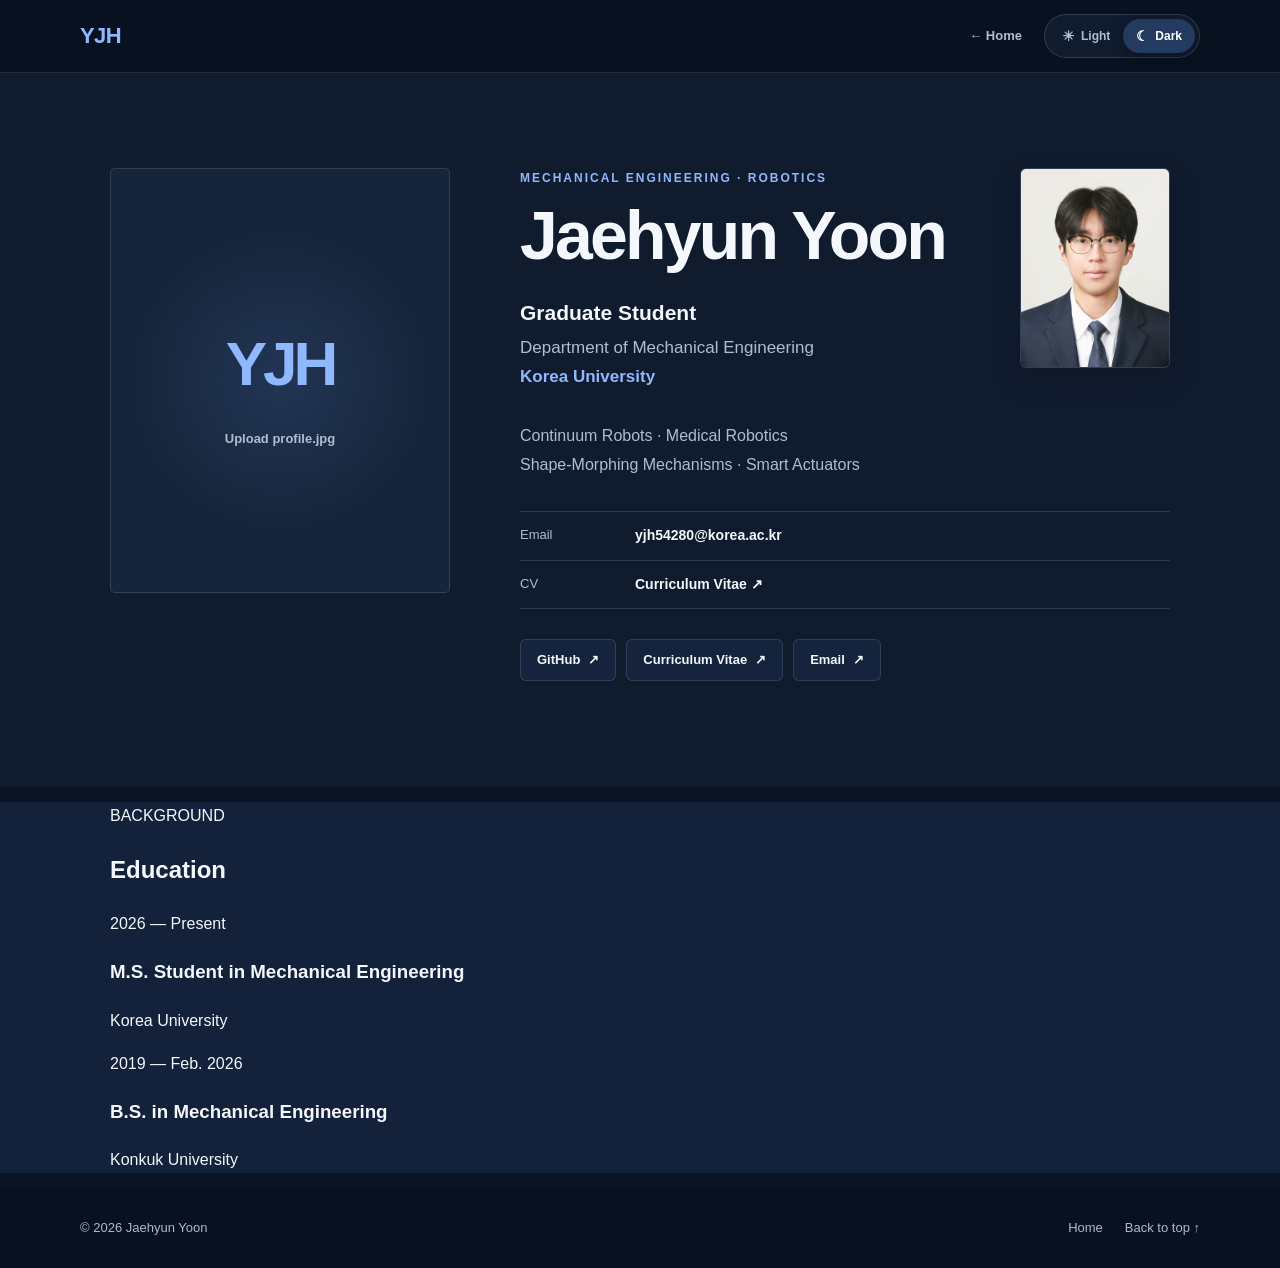
==== about.html @ 198d4dcc "Update about.html" ====
<!DOCTYPE html>
<html lang="en" data-theme="dark">
<head>
  <meta charset="UTF-8">

  <meta
    name="viewport"
    content="width=device-width, initial-scale=1.0"
  >

  <title>About Me | Jaehyun Yoon</title>

  <meta
    name="description"
    content="Jaehyun Yoon, a graduate student in Mechanical Engineering at Korea University."
  >

  <!-- Apply saved Light / Dark theme before rendering -->
  <script>
    (function () {
      const savedTheme = localStorage.getItem("theme");

      if (savedTheme === "light" || savedTheme === "dark") {
        document.documentElement.setAttribute(
          "data-theme",
          savedTheme
        );
      }
    })();
  </script>

  <link rel="stylesheet" href="style.css">
  <link rel="stylesheet" href="about.css">
</head>

<body id="top" class="about-page">

  <!-- Header -->
  <header class="site-header">
    <div class="container header-inner">

      <a
        class="logo"
        href="index.html"
        aria-label="Go to homepage"
      >
        YJH
      </a>

      <div class="header-actions">

        <a
          class="home-link"
          href="index.html"
        >
          ← Home
        </a>

        <!-- Theme switch -->
        <div
          class="theme-switch"
          role="group"
          aria-label="Select color theme"
        >

          <button
            class="theme-option"
            type="button"
            data-theme-value="light"
            aria-pressed="false"
          >
            <span
              class="theme-icon"
              aria-hidden="true"
            >
              ☀
            </span>

            <span>
              Light
            </span>
          </button>

          <button
            class="theme-option"
            type="button"
            data-theme-value="dark"
            aria-pressed="true"
          >
            <span
              class="theme-icon"
              aria-hidden="true"
            >
              ☾
            </span>

            <span>
              Dark
            </span>
          </button>

        </div>

      </div>

    </div>
  </header>


  <main class="profile-main">

    <!-- Profile Overview -->
    <section class="profile-overview">

      <div class="profile-container profile-overview-grid">

        <!-- Large Personal Photo -->
        <div class="profile-photo-column">

          <div class="profile-photo-frame">

            <img
              class="profile-photo"
              src="profile.jpg"
              alt="Jaehyun Yoon at a football stadium"
              onerror="
                this.style.display='none';
                this.nextElementSibling.style.display='flex';
              "
            >

            <div class="profile-photo-placeholder">

              <span class="placeholder-initials">
                YJH
              </span>

              <span class="placeholder-message">
                Upload profile.jpg
              </span>

            </div>

          </div>

        </div>


        <!-- Profile Information -->
        <div class="profile-information">

          <!-- Name and ID photo -->
          <div class="profile-header-block">

            <div class="profile-header-text">

              <p class="profile-eyebrow">
                MECHANICAL ENGINEERING · ROBOTICS
              </p>

              <h1>
                Jaehyun Yoon
              </h1>

              <p class="profile-position">
                Graduate Student
              </p>

              <p class="profile-affiliation">
                Department of Mechanical Engineering<br>
                <strong>Korea University</strong>
              </p>

            </div>


            <!-- Small ID Photo -->
            <div class="id-photo-column">

              <div class="id-photo-frame">

                <img
                  class="id-photo"
                  src="id-photo.jpg"
                  alt="ID photo of Jaehyun Yoon"
                  onerror="
                    this.style.display='none';
                    this.nextElementSibling.style.display='flex';
                  "
                >

                <div class="id-photo-placeholder">

                  <span class="id-placeholder-title">
                    ID PHOTO
                  </span>

                  <span class="id-placeholder-message">
                    Upload<br>
                    id-photo.jpg
                  </span>

                </div>

              </div>

            </div>

          </div>


          <!-- Research Interests -->
          <p class="profile-research">
            Continuum Robots · Medical Robotics<br>
            Shape-Morphing Mechanisms · Smart Actuators
          </p>


          <!-- Contact and CV Information -->
          <div class="profile-contact-information">

            <div class="contact-information-row">

              <span>
                Email
              </span>

              <a href="mailto:yjh54280@korea.ac.kr">
                yjh54280@korea.ac.kr
              </a>

            </div>


            <div class="contact-information-row">

              <span>
                CV
              </span>

              <a
                href="cv.pdf"
                target="_blank"
                rel="noopener noreferrer"
              >
                Curriculum Vitae ↗
              </a>

            </div>

          </div>


          <!-- External Links -->
          <div class="profile-links">

            <a
              href="https://github.com/jaehyun-54"
              target="_blank"
              rel="noopener noreferrer"
            >
              GitHub
              <span aria-hidden="true">↗</span>
            </a>

            <a
              href="cv.pdf"
              target="_blank"
              rel="noopener noreferrer"
            >
              Curriculum Vitae
              <span aria-hidden="true">↗</span>
            </a>

            <a href="mailto:yjh54280@korea.ac.kr">
              Email
              <span aria-hidden="true">↗</span>
            </a>

          </div>

        </div>

      </div>

    </section>


    <!-- Education -->
    <section class="education-section">

      <div class="profile-container education-grid">

        <div class="education-heading">

          <p>
            BACKGROUND
          </p>

          <h2>
            Education
          </h2>

        </div>


        <div class="education-list">

          <!-- Korea University -->
          <article class="education-item">

            <div class="education-date">
              2026 — Present
            </div>

            <div class="education-details">

              <h3>
                M.S. Student in Mechanical Engineering
              </h3>

              <p>
                Korea University
              </p>

            </div>

          </article>


          <!-- Konkuk University -->
          <article class="education-item">

            <div class="education-date">
              2019 — Feb. 2026
            </div>

            <div class="education-details">

              <h3>
                B.S. in Mechanical Engineering
              </h3>

              <p>
                Konkuk University
              </p>

            </div>

          </article>

        </div>

      </div>

    </section>

  </main>


  <!-- Footer -->
  <footer>

    <div class="container footer-inner">

      <p>
        © 2026 Jaehyun Yoon
      </p>

      <div class="footer-navigation">

        <a href="index.html">
          Home
        </a>

        <a href="#top">
          Back to top ↑
        </a>

      </div>

    </div>

  </footer>


  <!-- Theme Switching Script -->
  <script>
    const rootElement = document.documentElement;

    const themeButtons = document.querySelectorAll(
      ".theme-option"
    );

    function applyTheme(theme) {
      if (theme !== "light" && theme !== "dark") {
        return;
      }

      rootElement.setAttribute(
        "data-theme",
        theme
      );

      localStorage.setItem(
        "theme",
        theme
      );

      themeButtons.forEach((button) => {
        const isSelected =
          button.dataset.themeValue === theme;

        button.setAttribute(
          "aria-pressed",
          String(isSelected)
        );
      });
    }

    themeButtons.forEach((button) => {
      button.addEventListener("click", () => {
        applyTheme(
          button.dataset.themeValue
        );
      });
    });

    applyTheme(
      rootElement.getAttribute("data-theme") || "dark"
    );
  </script>

</body>
</html>
---- style.css ----
/* =========================================
   Light Theme
========================================= */

:root[data-theme="light"] {
  color-scheme: light;

  --background: #f7f8fa;
  --surface: #ffffff;
  --surface-alt: #edf1f6;
  --surface-strong: #e3eaf3;

  --text: #15171a;
  --muted: #626a76;

  --primary: #1a55ad;
  --primary-light: #2d6fc7;
  --primary-dark: #103873;

  --line: #dfe4eb;

  --header-background: rgba(255, 255, 255, 0.94);
  --header-border: rgba(223, 228, 235, 0.92);

  --hero-background:
    radial-gradient(
      circle at 85% 18%,
      rgba(54, 111, 198, 0.19),
      transparent 34%
    ),
    linear-gradient(
      135deg,
      #f3f7fd 0%,
      #e4edf9 55%,
      #cedff5 100%
    );

  --hero-text: #13213a;
  --hero-description: #3e506a;
  --hero-eyebrow: #1a55ad;

  --focus-background: rgba(255, 255, 255, 0.65);
  --focus-border: rgba(31, 74, 132, 0.18);
  --focus-shadow: 0 30px 70px rgba(38, 72, 120, 0.13);
  --focus-divider: rgba(31, 74, 132, 0.16);
  --focus-number: #1a55ad;

  --orbit-color: rgba(39, 94, 172, 0.2);
  --dot-color: #2d6fc7;

  --primary-button-background: #173f78;
  --primary-button-text: #ffffff;

  --secondary-button-background: rgba(255, 255, 255, 0.35);
  --secondary-button-text: #17304f;
  --secondary-button-border: rgba(23, 63, 120, 0.3);

  --card-background: #ffffff;
  --card-shadow: 0 12px 35px rgba(20, 32, 50, 0.06);
  --card-shadow-hover: 0 20px 45px rgba(20, 32, 50, 0.12);

  --tag-background: #f4f6f9;
  --tag-border: #ccd4df;
  --tag-text: #4f5865;

  --contact-background:
    radial-gradient(
      circle at 84% 20%,
      rgba(58, 118, 208, 0.2),
      transparent 35%
    ),
    linear-gradient(
      135deg,
      #edf4fd,
      #d3e3f7
    );

  --contact-text: #12213a;
  --contact-muted: #40536e;

  --contact-primary-background: #173f78;
  --contact-primary-text: #ffffff;

  --contact-secondary-border: rgba(23, 63, 120, 0.3);
  --contact-secondary-text: #17304f;

  --footer-background: #dce7f5;
  --footer-text: #52637a;

  --switch-background: #edf1f6;
  --switch-border: #d9e0e9;
  --switch-text: #667183;

  --switch-active-background: #ffffff;
  --switch-active-text: #173f78;
  --switch-active-shadow: 0 3px 10px rgba(21, 44, 76, 0.12);
}


/* =========================================
   Dark Theme
========================================= */

:root[data-theme="dark"] {
  color-scheme: dark;

  --background: #0b1424;
  --surface: #101b2e;
  --surface-alt: #13223a;
  --surface-strong: #172a46;

  --text: #f4f7fb;
  --muted: #afbdd0;

  --primary: #8fb8ff;
  --primary-light: #8fb8ff;
  --primary-dark: #6799e9;

  --line: rgba(182, 204, 235, 0.16);

  --header-background: rgba(9, 17, 31, 0.94);
  --header-border: rgba(176, 200, 232, 0.14);

  --hero-background:
    radial-gradient(
      circle at 85% 18%,
      rgba(82, 137, 244, 0.42),
      transparent 34%
    ),
    linear-gradient(
      135deg,
      #101d35 0%,
      #172b4d 55%,
      #123f7a 100%
    );

  --hero-text: #ffffff;
  --hero-description: #d5dfed;
  --hero-eyebrow: #79aaff;

  --focus-background: rgba(255, 255, 255, 0.08);
  --focus-border: rgba(255, 255, 255, 0.2);
  --focus-shadow: 0 30px 70px rgba(0, 0, 0, 0.2);
  --focus-divider: rgba(255, 255, 255, 0.15);
  --focus-number: #83aff7;

  --orbit-color: rgba(143, 184, 255, 0.28);
  --dot-color: #8fb8ff;

  --primary-button-background: #ffffff;
  --primary-button-text: #10213d;

  --secondary-button-background: rgba(255, 255, 255, 0.06);
  --secondary-button-text: #ffffff;
  --secondary-button-border: rgba(255, 255, 255, 0.35);

  --card-background: #15243c;
  --card-shadow: 0 12px 35px rgba(0, 0, 0, 0.18);
  --card-shadow-hover: 0 20px 45px rgba(0, 0, 0, 0.3);

  --tag-background: #1b2d49;
  --tag-border: rgba(174, 201, 238, 0.2);
  --tag-text: #c1d0e4;

  --contact-background:
    radial-gradient(
      circle at 84% 20%,
      rgba(80, 140, 255, 0.4),
      transparent 35%
    ),
    linear-gradient(
      135deg,
      #101d35,
      #143f78
    );

  --contact-text: #ffffff;
  --contact-muted: #d4deed;

  --contact-primary-background: #ffffff;
  --contact-primary-text: #10213d;

  --contact-secondary-border: rgba(255, 255, 255, 0.38);
  --contact-secondary-text: #ffffff;

  --footer-background: #08111f;
  --footer-text: #aeb9c9;

  --switch-background: #101b2e;
  --switch-border: rgba(176, 200, 232, 0.18);
  --switch-text: #aebbd0;

  --switch-active-background: #233b5e;
  --switch-active-text: #ffffff;
  --switch-active-shadow: 0 3px 12px rgba(0, 0, 0, 0.3);
}


/* =========================================
   Shared Variables
========================================= */

:root {
  --max-width: 1120px;
}


/* =========================================
   Basic Settings
========================================= */

* {
  box-sizing: border-box;
}

html {
  scroll-behavior: smooth;
}

body {
  margin: 0;

  color: var(--text);
  background: var(--background);

  font-family:
    Arial,
    "Noto Sans KR",
    sans-serif;

  line-height: 1.7;

  transition:
    color 0.25s ease,
    background-color 0.25s ease;
}

a {
  color: inherit;
}

button {
  font: inherit;
}

img {
  display: block;

  width: 100%;
  max-width: 100%;
}

section {
  scroll-margin-top: 72px;
}

.container {
  width: min(var(--max-width), calc(100% - 48px));
  margin: 0 auto;
}


/* =========================================
   Header
========================================= */

.site-header {
  position: sticky;
  top: 0;
  z-index: 1000;

  border-bottom: 1px solid var(--header-border);

  background: var(--header-background);

  backdrop-filter: blur(12px);

  transition:
    border-color 0.25s ease,
    background-color 0.25s ease;
}

.header-inner {
  min-height: 72px;

  display: flex;
  align-items: center;
  justify-content: space-between;

  gap: 24px;
}

.logo {
  color: var(--primary);

  font-size: 22px;
  font-weight: 800;
  letter-spacing: -0.6px;

  text-decoration: none;
}

.header-actions {
  display: flex;
  align-items: center;
  gap: 22px;
}

.home-link {
  color: var(--muted);

  font-size: 13px;
  font-weight: 700;

  text-decoration: none;

  transition: color 0.2s ease;
}

.home-link:hover {
  color: var(--primary);
}


/* =========================================
   Theme Switch
========================================= */

.theme-switch {
  display: inline-flex;

  padding: 4px;

  border: 1px solid var(--switch-border);
  border-radius: 999px;

  background: var(--switch-background);

  transition:
    border-color 0.25s ease,
    background-color 0.25s ease;
}

.theme-option {
  min-height: 34px;

  display: inline-flex;

  padding: 0 13px;

  align-items: center;
  justify-content: center;

  gap: 6px;

  border: 0;
  border-radius: 999px;

  color: var(--switch-text);
  background: transparent;

  font-size: 12px;
  font-weight: 700;

  cursor: pointer;

  transition:
    color 0.2s ease,
    background-color 0.2s ease,
    box-shadow 0.2s ease,
    transform 0.2s ease;
}

.theme-option:hover {
  transform: translateY(-1px);
}

.theme-option:focus-visible {
  outline: 2px solid var(--primary);
  outline-offset: 2px;
}

.theme-icon {
  font-size: 14px;
  line-height: 1;
}

:root[data-theme="light"]
.theme-option[data-theme-value="light"],
:root[data-theme="dark"]
.theme-option[data-theme-value="dark"] {
  color: var(--switch-active-text);
  background: var(--switch-active-background);
  box-shadow: var(--switch-active-shadow);
}


/* =========================================
   Shared Text
========================================= */

.eyebrow,
.section-label,
.project-category,
.news-category,
.focus-label {
  margin: 0 0 13px;

  color: var(--primary);

  font-size: 12px;
  font-weight: 800;
  letter-spacing: 2px;
}


/* =========================================
   Hero
========================================= */

.hero {
  min-height: calc(100vh - 72px);

  display: flex;
  align-items: center;

  color: var(--hero-text);
  background: var(--hero-background);

  transition:
    color 0.25s ease,
    background 0.25s ease;
}

.hero-grid {
  display: grid;
  grid-template-columns: 1.1fr 0.9fr;

  align-items: center;
  gap: 80px;

  padding-top: 95px;
  padding-bottom: 105px;
}

.hero .eyebrow {
  color: var(--hero-eyebrow);
}

.hero h1 {
  margin: 0;

  color: var(--hero-text);

  font-size: clamp(58px, 7vw, 92px);
  line-height: 1.07;
  letter-spacing: -4px;
}

.hero h1 span {
  color: var(--primary-light);
}

.hero-description {
  max-width: 690px;

  margin: 30px 0 0;

  color: var(--hero-description);

  font-size: 18px;
}

.hero-description-secondary {
  margin-top: 8px;
}

.hero-buttons {
  display: flex;
  flex-wrap: wrap;
  gap: 14px;

  margin-top: 38px;
}


/* =========================================
   Hero Focus Panel
========================================= */

.hero-visual {
  position: relative;

  min-height: 440px;

  display: flex;
  align-items: center;
  justify-content: center;
}

.focus-panel {
  position: relative;
  z-index: 3;

  width: min(390px, 100%);

  padding: 36px;

  border: 1px solid var(--focus-border);
  border-radius: 18px;

  color: var(--hero-text);
  background: var(--focus-background);

  box-shadow: var(--focus-shadow);

  backdrop-filter: blur(13px);

  transition:
    color 0.25s ease,
    border-color 0.25s ease,
    background-color 0.25s ease,
    box-shadow 0.25s ease;
}

.focus-label {
  margin-bottom: 26px;

  color: var(--primary-light);
}

.focus-item {
  display: grid;
  grid-template-columns: 36px 1fr;

  align-items: center;
  gap: 15px;

  padding: 16px 0;

  border-bottom: 1px solid var(--focus-divider);
}

.focus-item:last-child {
  border-bottom: 0;
}

.focus-item span {
  color: var(--focus-number);

  font-size: 12px;
  font-weight: 800;
}

.focus-item strong {
  font-size: 18px;
}

.visual-orbit {
  position: absolute;

  border: 1px solid var(--orbit-color);
  border-radius: 50%;
}

.orbit-one {
  width: 430px;
  height: 430px;
}

.orbit-two {
  width: 310px;
  height: 310px;
}

.visual-dot {
  position: absolute;

  width: 10px;
  height: 10px;

  border-radius: 50%;

  background: var(--dot-color);

  box-shadow: 0 0 25px var(--dot-color);
}

.dot-one {
  top: 45px;
  right: 70px;
}

.dot-two {
  bottom: 70px;
  left: 45px;
}


/* =========================================
   Buttons
========================================= */

.button {
  min-height: 50px;

  display: inline-flex;

  padding: 0 24px;

  align-items: center;
  justify-content: center;

  border-radius: 7px;

  font-size: 14px;
  font-weight: 700;

  text-decoration: none;

  transition:
    transform 0.2s ease,
    color 0.25s ease,
    border-color 0.25s ease,
    background-color 0.25s ease;
}

.button:hover {
  transform: translateY(-2px);
}

.button.primary {
  color: var(--primary-button-text);
  background: var(--primary-button-background);
}

.button.secondary {
  border: 1px solid var(--secondary-button-border);

  color: var(--secondary-button-text);
  background: var(--secondary-button-background);
}


/* =========================================
   Shared Sections
========================================= */

.section {
  padding: 110px 0;

  color: var(--text);

  transition:
    color 0.25s ease,
    background-color 0.25s ease;
}

.section-heading {
  display: grid;
  grid-template-columns: 1fr 0.8fr;

  align-items: end;
  gap: 80px;

  margin-bottom: 52px;
}

.section-heading h2 {
  margin: 0;

  font-size: clamp(38px, 5vw, 58px);
  line-height: 1.15;
  letter-spacing: -2px;
}

.section-heading > p {
  max-width: 520px;
  margin: 0;

  color: var(--muted);

  font-size: 17px;
}


/* =========================================
   About Preview
========================================= */

.about-preview-section {
  background: var(--surface);
}

.about-preview-grid {
  display: grid;
  grid-template-columns: 0.95fr 1.05fr;

  gap: 90px;
}

.about-preview-grid h2 {
  margin: 0;

  font-size: clamp(36px, 5vw, 57px);
  line-height: 1.17;
  letter-spacing: -2px;
}

.about-preview-content {
  color: var(--muted);

  font-size: 17px;
}

.about-preview-content p:first-child {
  margin-top: 0;
}

.profile-link {
  width: 100%;

  display: flex;

  margin-top: 35px;
  padding: 20px 0;

  align-items: center;
  justify-content: space-between;

  border-top: 1px solid var(--line);
  border-bottom: 1px solid var(--line);

  color: var(--text);

  font-size: 16px;
  font-weight: 800;

  text-decoration: none;

  transition:
    color 0.2s ease,
    padding 0.2s ease,
    border-color 0.25s ease;
}

.profile-link:hover {
  padding-right: 10px;

  color: var(--primary);
}

.profile-link-arrow {
  font-size: 24px;

  transition: transform 0.2s ease;
}

.profile-link:hover .profile-link-arrow {
  transform: translateX(5px);
}


/* =========================================
   Projects
========================================= */

.projects-section {
  background: var(--surface-alt);
}

.project-grid {
  display: grid;
  grid-template-columns: repeat(2, 1fr);

  gap: 48px 24px;
}

.project-card {
  overflow: hidden;

  border: 1px solid var(--line);
  border-radius: 14px;

  background: var(--card-background);

  box-shadow: var(--card-shadow);

  transition:
    transform 0.25s ease,
    border-color 0.25s ease,
    background-color 0.25s ease,
    box-shadow 0.25s ease;
}

.project-card:hover {
  transform: translateY(-6px);

  box-shadow: var(--card-shadow-hover);
}

.project-image {
  width: 100%;
  aspect-ratio: 16 / 9;

  display: flex;
  align-items: center;
  justify-content: center;

  overflow: hidden;
}

.project-image img {
  width: 100%;
  height: 100%;

  object-fit: cover;
}

.project-image-blue {
  background:
    radial-gradient(
      circle at 75% 25%,
      rgba(143, 184, 255, 0.55),
      transparent 35%
    ),
    linear-gradient(
      145deg,
      #142847,
      #2860a5
    );
}

.project-image-light {
  background:
    linear-gradient(
      145deg,
      #e7ecf2,
      #b2bdca
    );
}

.project-image-dark {
  background:
    radial-gradient(
      circle at 70% 30%,
      rgba(100, 150, 230, 0.35),
      transparent 35%
    ),
    linear-gradient(
      145deg,
      #101826,
      #263d60
    );
}

.project-image-gradient {
  background:
    radial-gradient(
      circle at 30% 30%,
      rgba(143, 184, 255, 0.5),
      transparent 32%
    ),
    linear-gradient(
      145deg,
      #1a3257,
      #386fae
    );
}

.project-placeholder {
  padding: 30px;

  text-align: center;
}

.project-placeholder span {
  display: block;

  margin-bottom: 10px;

  color: rgba(255, 255, 255, 0.68);

  font-size: 11px;
  font-weight: 800;
  letter-spacing: 2px;
}

.project-placeholder strong {
  display: block;

  color: white;

  font-size: 25px;
}

.project-placeholder-dark span {
  color: #667386;
}

.project-placeholder-dark strong {
  color: #172236;
}

.project-card-content {
  padding: 27px 29px 31px;
}

.project-card-content h3 {
  margin: 0 0 12px;

  font-size: 24px;
  line-height: 1.3;
}

.project-card-content > p:last-of-type {
  margin-bottom: 0;

  color: var(--muted);
}

.project-tags {
  display: flex;
  flex-wrap: wrap;
  gap: 8px;

  margin: 24px 0 0;
  padding: 0;

  list-style: none;
}

.project-tags li {
  padding: 6px 12px;

  border: 1px solid var(--tag-border);
  border-radius: 999px;

  color: var(--tag-text);
  background: var(--tag-background);

  font-size: 12px;
  font-weight: 700;
}


/* =========================================
   News
========================================= */

.news-section {
  background: var(--surface);
}

.news-list {
  border-top: 1px solid var(--line);
}

.news-item {
  display: grid;
  grid-template-columns: 180px 1fr;

  gap: 45px;

  padding: 40px 0;

  border-bottom: 1px solid var(--line);
}

.news-item time {
  color: var(--primary);

  font-size: 13px;
  font-weight: 800;
  letter-spacing: 0.5px;
}

.news-content h3 {
  margin: 0 0 8px;

  font-size: clamp(23px, 3vw, 30px);
  line-height: 1.3;
  letter-spacing: -0.7px;
}

.news-content p:last-child {
  max-width: 760px;

  margin: 0;

  color: var(--muted);
}


/* =========================================
   About Page Hero
========================================= */

.about-page-hero {
  padding: 145px 0 120px;

  color: var(--hero-text);
  background: var(--hero-background);

  transition:
    color 0.25s ease,
    background 0.25s ease;
}

.about-page-hero .eyebrow {
  color: var(--hero-eyebrow);
}

.about-page-hero h1 {
  margin: 0;

  color: var(--hero-text);

  font-size: clamp(65px, 10vw, 120px);
  line-height: 0.98;
  letter-spacing: -6px;
}

.about-page-lead {
  max-width: 820px;

  margin: 38px 0 0;

  color: var(--hero-description);

  font-size: clamp(19px, 2.4vw, 27px);
  line-height: 1.55;
}


/* =========================================
   About Page Profile
========================================= */

.profile-section {
  background: var(--surface);
}

.profile-grid {
  display: grid;
  grid-template-columns: 0.8fr 1.2fr;

  gap: 100px;
}

.profile-summary h2 {
  margin: 0;

  font-size: clamp(35px, 5vw, 55px);
  line-height: 1.15;
  letter-spacing: -2px;
}

.profile-meta {
  margin-top: 45px;

  border-top: 1px solid var(--line);
}

.profile-meta-item {
  display: grid;
  grid-template-columns: 110px 1fr;

  gap: 20px;

  padding: 16px 0;

  border-bottom: 1px solid var(--line);
}

.profile-meta-item span {
  color: var(--muted);

  font-size: 13px;
}

.profile-meta-item strong {
  font-size: 14px;
}

.profile-biography {
  color: var(--muted);

  font-size: 17px;
}

.profile-biography p:first-child {
  margin-top: 0;
}

.biography-introduction {
  color: var(--text) !important;

  font-size: 23px;
  font-weight: 700;
  line-height: 1.55;
}


/* =========================================
   Research Interests
========================================= */

.interests-section {
  background: var(--surface-alt);
}

.interest-grid {
  display: grid;
  grid-template-columns: repeat(2, 1fr);

  gap: 20px;
}

.interest-card {
  min-height: 280px;

  padding: 34px;

  border: 1px solid var(--line);
  border-radius: 14px;

  background: var(--card-background);

  box-shadow: var(--card-shadow);

  transition:
    transform 0.25s ease,
    border-color 0.25s ease,
    background-color 0.25s ease,
    box-shadow 0.25s ease;
}

.interest-card:hover {
  transform: translateY(-5px);

  box-shadow: var(--card-shadow-hover);
}

.interest-number {
  margin: 0 0 45px;

  color: var(--primary);

  font-size: 13px;
  font-weight: 800;
}

.interest-card h3 {
  margin: 0 0 14px;

  font-size: 24px;
}

.interest-card p:last-child {
  margin-bottom: 0;

  color: var(--muted);
}


/* =========================================
   Current Research
========================================= */

.current-research-section {
  background: var(--surface);
}

.current-research-grid {
  display: grid;
  grid-template-columns: 0.85fr 1.15fr;

  gap: 90px;
}

.current-research-grid h2 {
  margin: 0;

  font-size: clamp(38px, 5vw, 60px);
  line-height: 1.12;
  letter-spacing: -2px;
}

.current-research-lead {
  margin-top: 25px;

  color: var(--muted);

  font-size: 18px;
}

.current-research-details {
  border-top: 1px solid var(--line);
}

.research-detail-item {
  display: grid;
  grid-template-columns: 45px 1fr;

  gap: 25px;

  padding: 27px 0;

  border-bottom: 1px solid var(--line);
}

.research-detail-item > span {
  color: var(--primary);

  font-size: 13px;
  font-weight: 800;
}

.research-detail-item h3 {
  margin: 0 0 7px;

  font-size: 21px;
}

.research-detail-item p {
  margin: 0;

  color: var(--muted);
}


/* =========================================
   Education
========================================= */

.education-section {
  background: var(--surface-alt);
}

.education-title {
  margin: 0 0 50px;

  font-size: clamp(37px, 5vw, 57px);
  line-height: 1.15;
  letter-spacing: -2px;
}

.timeline {
  border-top: 1px solid var(--line);
}

.timeline-item {
  display: grid;
  grid-template-columns: 180px 1fr;

  gap: 50px;

  padding: 38px 0;

  border-bottom: 1px solid var(--line);
}

.timeline-date {
  color: var(--primary);

  font-size: 13px;
  font-weight: 800;
  letter-spacing: 1px;
}

.timeline-content h3 {
  margin: 0 0 4px;

  font-size: 23px;
}

.timeline-place {
  margin: 0 0 12px;

  color: var(--primary);

  font-weight: 700;
}

.timeline-content p:last-child {
  margin-bottom: 0;

  color: var(--muted);
}


/* =========================================
   Contact
========================================= */

.contact-section {
  padding: 125px 0;

  color: var(--contact-text);
  background: var(--contact-background);

  transition:
    color 0.25s ease,
    background 0.25s ease;
}

.contact-section .section-label {
  color: var(--primary);
}

.contact-inner h2 {
  max-width: 850px;

  margin: 0;

  font-size: clamp(48px, 7vw, 80px);
  line-height: 1.08;
  letter-spacing: -3px;
}

.contact-description {
  max-width: 670px;

  margin: 28px 0 0;

  color: var(--contact-muted);

  font-size: 18px;
}

.contact-links {
  display: flex;
  flex-wrap: wrap;
  gap: 15px;

  margin-top: 42px;
}

.contact-links a {
  min-height: 51px;

  display: inline-flex;

  padding: 0 23px;

  align-items: center;
  justify-content: center;

  border: 1px solid var(--contact-secondary-border);
  border-radius: 7px;

  color: var(--contact-secondary-text);
  background: transparent;

  font-weight: 700;

  text-decoration: none;

  transition:
    transform 0.2s ease,
    color 0.25s ease,
    border-color 0.25s ease,
    background-color 0.25s ease;
}

.contact-links a:first-child {
  border-color: var(--contact-primary-background);

  color: var(--contact-primary-text);
  background: var(--contact-primary-background);
}

.contact-links a:hover {
  transform: translateY(-2px);
}


/* =========================================
   Footer
========================================= */

footer {
  padding: 28px 0;

  color: var(--footer-text);
  background: var(--footer-background);

  transition:
    color 0.25s ease,
    background-color 0.25s ease;
}

.footer-inner {
  display: flex;

  justify-content: space-between;
  gap: 20px;
}

.footer-inner p {
  margin: 0;

  font-size: 13px;
}

.footer-inner a {
  color: var(--footer-text);

  font-size: 13px;

  text-decoration: none;
}

.footer-inner a:hover {
  color: var(--primary);
}


/* =========================================
   Tablet
========================================= */

@media (max-width: 920px) {
  .hero-grid {
    grid-template-columns: 1fr;

    gap: 35px;
  }

  .hero-visual {
    min-height: 370px;
  }

  .about-preview-grid,
  .profile-grid,
  .current-research-grid {
    grid-template-columns: 1fr;

    gap: 45px;
  }

  .section-heading {
    grid-template-columns: 1fr;

    gap: 20px;
  }
}


/* =========================================
   Mobile
========================================= */

@media (max-width: 700px) {
  .container {
    width: min(100% - 32px, var(--max-width));
  }

  section {
    scroll-margin-top: 65px;
  }

  .header-inner {
    min-height: 65px;
  }

  .header-actions {
    gap: 10px;
  }

  .home-link {
    display: none;
  }

  .theme-option {
    min-height: 31px;

    padding: 0 10px;

    font-size: 11px;
  }

  .theme-icon {
    font-size: 13px;
  }

  .hero {
    min-height: auto;
  }

  .hero-grid {
    padding-top: 80px;
    padding-bottom: 80px;
  }

  .hero h1 {
    letter-spacing: -2.8px;
  }

  .hero-description {
    font-size: 16px;
  }

  .hero-visual {
    min-height: 330px;
  }

  .focus-panel {
    padding: 27px;
  }

  .orbit-one {
    width: 310px;
    height: 310px;
  }

  .orbit-two {
    width: 230px;
    height: 230px;
  }

  .section {
    padding: 78px 0;
  }

  .project-grid,
  .interest-grid {
    grid-template-columns: 1fr;

    gap: 35px;
  }

  .news-item {
    grid-template-columns: 1fr;

    gap: 10px;

    padding: 34px 0;
  }

  .about-page-hero {
    padding: 100px 0 80px;
  }

  .about-page-hero h1 {
    letter-spacing: -3px;
  }

  .profile-meta-item {
    grid-template-columns: 90px 1fr;
  }

  .timeline-item {
    grid-template-columns: 1fr;

    gap: 10px;
  }

  .contact-section {
    padding: 90px 0;
  }

  .contact-inner h2 {
    letter-spacing: -2px;
  }

  .contact-links {
    align-items: flex-start;
    flex-direction: column;
  }

  .footer-inner {
    flex-direction: column;
  }
}
---- about.css ----
/* =========================================
   About Page Variables
========================================= */

:root[data-theme="light"] {
  --profile-background: #f7f8fa;
  --profile-surface: #ffffff;
  --profile-surface-alt: #edf1f6;

  --profile-text: #15171a;
  --profile-muted: #646c78;

  --profile-line: #dfe4eb;

  --profile-photo-background: #e7ebf0;

  --profile-link-background: #ffffff;
  --profile-link-hover: #edf3fb;

  --profile-bottom-background:
    linear-gradient(
      135deg,
      #eaf2fc,
      #cedff5
    );

  --profile-bottom-text: #12213a;
}


:root[data-theme="dark"] {
  --profile-background: #0b1424;
  --profile-surface: #101b2e;
  --profile-surface-alt: #13223a;

  --profile-text: #f4f7fb;
  --profile-muted: #afbdd0;

  --profile-line: rgba(182, 204, 235, 0.16);

  --profile-photo-background: #17253b;

  --profile-link-background: #15243c;
  --profile-link-hover: #1b2f4d;

  --profile-bottom-background:
    radial-gradient(
      circle at 85% 20%,
      rgba(80, 140, 255, 0.35),
      transparent 35%
    ),
    linear-gradient(
      135deg,
      #101d35,
      #143f78
    );

  --profile-bottom-text: #ffffff;
}


/* =========================================
   Basic About Page
========================================= */

.about-page {
  color: var(--profile-text);
  background: var(--profile-background);
}

.profile-main {
  min-height: 100vh;
}

.profile-container {
  width: min(1060px, calc(100% - 48px));
  margin: 0 auto;
}


/* =========================================
   Header
========================================= */

.header-actions {
  display: flex;
  align-items: center;
  gap: 22px;
}

.home-link {
  color: var(--profile-muted);

  font-size: 13px;
  font-weight: 700;

  text-decoration: none;

  transition: color 0.2s ease;
}

.home-link:hover {
  color: var(--primary);
}


/* =========================================
   Main Profile
========================================= */

.profile-overview {
  padding: 95px 0 105px;

  background: var(--profile-surface);

  transition: background-color 0.25s ease;
}

/*
  전체 구조:

  왼쪽 큰 사진 | 오른쪽 프로필 정보
*/
.profile-overview-grid {
  display: grid;
  grid-template-columns: 340px minmax(0, 1fr);

  align-items: start;
  gap: 70px;
}


/* =========================================
   Large Personal Photo
========================================= */

.profile-photo-column {
  min-width: 0;
}

.profile-photo-frame {
  position: relative;

  width: 100%;
  aspect-ratio: 4 / 5;

  overflow: hidden;

  border: 1px solid var(--profile-line);
  border-radius: 5px;

  background: var(--profile-photo-background);
}

.profile-photo {
  width: 100%;
  height: 100%;

  object-fit: cover;
  object-position: center;
}

.profile-photo-placeholder {
  width: 100%;
  height: 100%;

  display: none;

  align-items: center;
  justify-content: center;
  flex-direction: column;

  gap: 12px;

  color: var(--profile-muted);

  background:
    radial-gradient(
      circle at center,
      rgba(86, 137, 216, 0.16),
      transparent 55%
    );
}

.placeholder-initials {
  color: var(--primary);

  font-size: 62px;
  font-weight: 800;
  letter-spacing: -4px;
}

.placeholder-message {
  font-size: 13px;
  font-weight: 700;
}


/* =========================================
   Profile Header
========================================= */

/*
  프로필 정보 내부 구조:

  이름·소속 | 오른쪽 작은 증명사진
*/
.profile-header-block {
  display: grid;
  grid-template-columns: minmax(0, 1fr) 150px;

  align-items: start;
  gap: 32px;
}

.profile-header-text {
  min-width: 0;
}

.profile-eyebrow {
  margin: 0 0 12px;

  color: var(--primary);

  font-size: 12px;
  font-weight: 800;
  letter-spacing: 2px;
}

.profile-information h1 {
  margin: 0;

  font-size: clamp(43px, 6vw, 68px);
  line-height: 1.05;
  letter-spacing: -2.8px;
}

.profile-position {
  margin: 23px 0 0;

  color: var(--profile-text);

  font-size: 21px;
  font-weight: 700;
}

.profile-affiliation {
  margin: 4px 0 0;

  color: var(--profile-muted);

  font-size: 17px;
}

.profile-affiliation strong {
  color: var(--primary);
}

.profile-research {
  margin: 30px 0 0;

  color: var(--profile-muted);

  font-size: 16px;
  line-height: 1.8;
}


/* =========================================
   Small ID Photo
========================================= */

.id-photo-column {
  min-width: 0;

  display: flex;
  align-items: flex-start;
  justify-content: flex-end;
}

.id-photo-frame {
  position: relative;

  width: 150px;
  aspect-ratio: 3 / 4;

  overflow: hidden;

  border: 1px solid var(--profile-line);
  border-radius: 6px;

  background: var(--profile-photo-background);

  box-shadow:
    0 12px 32px
    rgba(0, 0, 0, 0.12);
}

.id-photo {
  width: 100%;
  height: 100%;

  object-fit: cover;
  object-position: center;
}

.id-photo-placeholder {
  width: 100%;
  height: 100%;

  display: none;

  align-items: center;
  justify-content: center;
  flex-direction: column;

  gap: 8px;

  color: var(--profile-muted);

  text-align: center;

  background:
    radial-gradient(
      circle at center,
      rgba(86, 137, 216, 0.16),
      transparent 55%
    );
}

.id-placeholder-title {
  color: var(--primary);

  font-size: 13px;
  font-weight: 800;
  letter-spacing: 1.5px;
}

.id-placeholder-message {
  padding: 0 10px;

  font-size: 11px;
  font-weight: 700;
  line-height: 1.5;
}


/* =========================================
   Contact Information
========================================= */

.profile-contact-information {
  margin-top: 31px;

  border-top: 1px solid var(--profile-line);
}

.contact-information-row {
  display: grid;
  grid-template-columns: 95px 1fr;

  gap: 20px;

  padding: 12px 0;

  border-bottom: 1px solid var(--profile-line);
}

.contact-information-row > span {
  color: var(--profile-muted);

  font-size: 13px;
}

.contact-information-row a,
.contact-information-row p {
  margin: 0;

  color: var(--profile-text);

  font-size: 14px;
  font-weight: 700;

  text-decoration: none;

  overflow-wrap: anywhere;
}

.contact-information-row a:hover {
  color: var(--primary);
}


/* =========================================
   Profile Links
========================================= */

.profile-links {
  display: flex;
  flex-wrap: wrap;
  gap: 10px;

  margin-top: 30px;
}

.profile-links a {
  min-height: 42px;

  display: inline-flex;

  padding: 0 16px;

  align-items: center;
  justify-content: center;

  gap: 8px;

  border: 1px solid var(--profile-line);
  border-radius: 6px;

  color: var(--profile-text);
  background: var(--profile-link-background);

  font-size: 13px;
  font-weight: 700;

  text-decoration: none;

  transition:
    color 0.2s ease,
    border-color 0.2s ease,
    background-color 0.2s ease,
    transform 0.2s ease;
}

.profile-links a:hover {
  color: var(--primary);
  background: var(--profile-link-hover);

  transform: translateY(-2px);
}


/* =========================================
   Resume Sections
========================================= */

.resume-section {
  padding: 85px 0;

  border-top: 1px solid var(--profile-line);

  background: var(--profile-background);

  transition:
    border-color 0.25s ease,
    background-color 0.25s ease;
}

.resume-section:nth-of-type(odd) {
  background: var(--profile-surface);
}

.resume-grid {
  display: grid;
  grid-template-columns: 240px 1fr;

  gap: 70px;
}


/* Section Title */

.resume-section-title > p {
  margin: 0 0 9px;

  color: var(--primary);

  font-size: 11px;
  font-weight: 800;
  letter-spacing: 2px;
}

.resume-section-title h2 {
  margin: 0;

  font-size: 29px;
  line-height: 1.2;
  letter-spacing: -1px;
}


/* Biography */

.biography-content {
  color: var(--profile-muted);

  font-size: 16px;
}

.biography-content p:first-child {
  margin-top: 0;
}

.biography-content p:last-child {
  margin-bottom: 0;
}

.biography-lead {
  color: var(--profile-text) !important;

  font-size: 20px;
  font-weight: 700;
  line-height: 1.55;
}


/* Resume List */

.resume-section-content {
  border-top: 1px solid var(--profile-line);
}

.resume-item {
  display: grid;
  grid-template-columns: 145px 1fr;

  gap: 35px;

  padding: 28px 0;

  border-bottom: 1px solid var(--profile-line);
}

.resume-date {
  color: var(--primary);

  font-size: 12px;
  font-weight: 800;
  letter-spacing: 0.5px;
}

.resume-details h3 {
  margin: 0;

  font-size: 20px;
  line-height: 1.35;
}

.resume-organization {
  margin: 4px 0 9px;

  color: var(--primary);

  font-size: 14px;
  font-weight: 700;
}

.resume-details p:last-child {
  margin-bottom: 0;

  color: var(--profile-muted);

  font-size: 15px;
}


/* =========================================
   Research Interests
========================================= */

.research-interest-list {
  display: grid;
  grid-template-columns: repeat(2, 1fr);
}

.research-interest-item {
  display: grid;
  grid-template-columns: 38px 1fr;

  align-items: center;
  gap: 14px;

  padding: 20px 18px 20px 0;

  border-bottom: 1px solid var(--profile-line);
}

.research-interest-item:nth-child(odd) {
  border-right: 1px solid var(--profile-line);
}

.research-interest-item:nth-child(even) {
  padding-left: 24px;
}

.research-interest-item span {
  color: var(--primary);

  font-size: 12px;
  font-weight: 800;
}

.research-interest-item p {
  margin: 0;

  color: var(--profile-text);

  font-size: 16px;
  font-weight: 700;
}


/* =========================================
   Bottom Area
========================================= */

.profile-bottom {
  padding: 90px 0;

  color: var(--profile-bottom-text);
  background: var(--profile-bottom-background);

  transition:
    color 0.25s ease,
    background 0.25s ease;
}

.profile-bottom-inner {
  display: flex;

  align-items: flex-end;
  justify-content: space-between;

  gap: 60px;
}

.profile-bottom-label {
  margin: 0 0 10px;

  color: var(--primary);

  font-size: 11px;
  font-weight: 800;
  letter-spacing: 2px;
}

.profile-bottom h2 {
  max-width: 670px;

  margin: 0;

  font-size: clamp(34px, 5vw, 52px);
  line-height: 1.14;
  letter-spacing: -1.8px;
}

.profile-bottom-button {
  min-height: 49px;

  display: inline-flex;

  flex-shrink: 0;

  padding: 0 21px;

  align-items: center;
  justify-content: center;

  gap: 13px;

  border: 1px solid currentColor;
  border-radius: 6px;

  color: var(--profile-bottom-text);

  font-size: 14px;
  font-weight: 800;

  text-decoration: none;

  transition:
    color 0.2s ease,
    background-color 0.2s ease,
    transform 0.2s ease;
}

.profile-bottom-button:hover {
  color: var(--profile-background);
  background: var(--profile-bottom-text);

  transform: translateY(-2px);
}


/* =========================================
   Footer
========================================= */

.footer-navigation {
  display: flex;
  gap: 22px;
}


/* =========================================
   Tablet
========================================= */

@media (max-width: 950px) {
  .profile-overview-grid {
    grid-template-columns: 280px minmax(0, 1fr);

    gap: 42px;
  }

  .profile-header-block {
    grid-template-columns: minmax(0, 1fr) 130px;

    gap: 24px;
  }

  .id-photo-frame {
    width: 130px;
  }

  .resume-grid {
    grid-template-columns: 190px 1fr;

    gap: 40px;
  }
}


/* =========================================
   Mobile
========================================= */

@media (max-width: 680px) {
  .profile-container {
    width: min(100% - 32px, 1060px);
  }

  .header-actions {
    gap: 10px;
  }

  .home-link {
    display: none;
  }

  .profile-overview {
    padding: 65px 0 75px;
  }

  .profile-overview-grid {
    grid-template-columns: 1fr;

    gap: 38px;
  }

  .profile-photo-column {
    width: min(100%, 340px);
  }

  .profile-header-block {
    grid-template-columns: 1fr;

    gap: 25px;
  }

  .id-photo-column {
    justify-content: flex-start;
  }

  .id-photo-frame {
    width: 135px;
  }

  .profile-information h1 {
    font-size: clamp(42px, 13vw, 60px);

    letter-spacing: -2px;
  }

  .resume-section {
    padding: 65px 0;
  }

  .resume-grid {
    grid-template-columns: 1fr;

    gap: 28px;
  }

  .resume-item {
    grid-template-columns: 1fr;

    gap: 9px;
  }

  .research-interest-list {
    grid-template-columns: 1fr;
  }

  .research-interest-item:nth-child(odd) {
    border-right: 0;
  }

  .research-interest-item:nth-child(even) {
    padding-left: 0;
  }

  .profile-bottom {
    padding: 70px 0;
  }

  .profile-bottom-inner {
    align-items: flex-start;
    flex-direction: column;

    gap: 30px;
  }

  .footer-navigation {
    flex-direction: column;

    gap: 7px;
  }
}
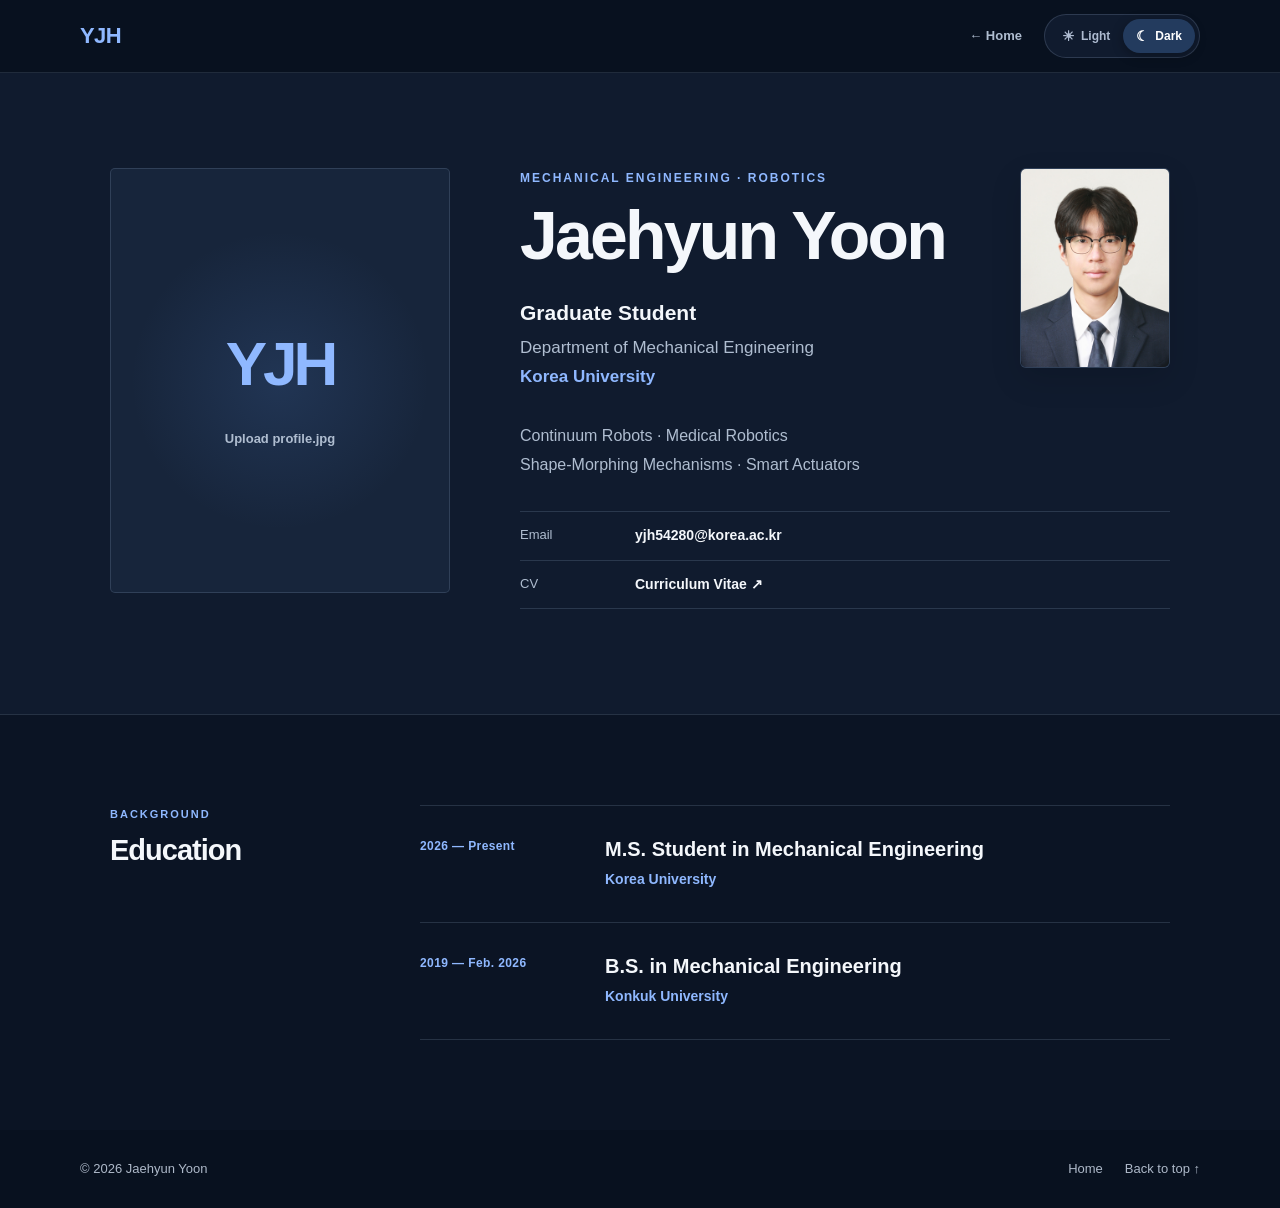
==== commit 340963e9: "Update about.html" ====
--- a/about.html
+++ b/about.html
@@ -250,35 +250,6 @@
 
           </div>
 
-
-          <!-- External Links -->
-          <div class="profile-links">
-
-            <a
-              href="https://github.com/jaehyun-54"
-              target="_blank"
-              rel="noopener noreferrer"
-            >
-              GitHub
-              <span aria-hidden="true">↗</span>
-            </a>
-
-            <a
-              href="cv.pdf"
-              target="_blank"
-              rel="noopener noreferrer"
-            >
-              Curriculum Vitae
-              <span aria-hidden="true">↗</span>
-            </a>
-
-            <a href="mailto:yjh54280@korea.ac.kr">
-              Email
-              <span aria-hidden="true">↗</span>
-            </a>
-
-          </div>
-
         </div>
 
       </div>
--- a/about.css
+++ b/about.css
@@ -1,61 +1,34 @@
 /* =========================================
-   About Page Variables
+   About Page Theme Variables
 ========================================= */
 
 :root[data-theme="light"] {
   --profile-background: #f7f8fa;
   --profile-surface: #ffffff;
-  --profile-surface-alt: #edf1f6;
 
   --profile-text: #15171a;
   --profile-muted: #646c78;
 
   --profile-line: #dfe4eb;
-
   --profile-photo-background: #e7ebf0;
 
   --profile-link-background: #ffffff;
   --profile-link-hover: #edf3fb;
-
-  --profile-bottom-background:
-    linear-gradient(
-      135deg,
-      #eaf2fc,
-      #cedff5
-    );
-
-  --profile-bottom-text: #12213a;
 }
 
 
 :root[data-theme="dark"] {
   --profile-background: #0b1424;
   --profile-surface: #101b2e;
-  --profile-surface-alt: #13223a;
 
   --profile-text: #f4f7fb;
   --profile-muted: #afbdd0;
 
   --profile-line: rgba(182, 204, 235, 0.16);
-
   --profile-photo-background: #17253b;
 
   --profile-link-background: #15243c;
   --profile-link-hover: #1b2f4d;
-
-  --profile-bottom-background:
-    radial-gradient(
-      circle at 85% 20%,
-      rgba(80, 140, 255, 0.35),
-      transparent 35%
-    ),
-    linear-gradient(
-      135deg,
-      #101d35,
-      #143f78
-    );
-
-  --profile-bottom-text: #ffffff;
 }
 
 
@@ -105,7 +78,7 @@
 
 
 /* =========================================
-   Main Profile
+   Profile Overview
 ========================================= */
 
 .profile-overview {
@@ -116,11 +89,6 @@
   transition: background-color 0.25s ease;
 }
 
-/*
-  전체 구조:
-
-  왼쪽 큰 사진 | 오른쪽 프로필 정보
-*/
 .profile-overview-grid {
   display: grid;
   grid-template-columns: 340px minmax(0, 1fr);
@@ -197,14 +165,9 @@
 
 
 /* =========================================
-   Profile Header
-========================================= */
-
-/*
-  프로필 정보 내부 구조:
-
-  이름·소속 | 오른쪽 작은 증명사진
-*/
+   Profile Header and ID Photo
+========================================= */
+
 .profile-header-block {
   display: grid;
   grid-template-columns: minmax(0, 1fr) 150px;
@@ -346,7 +309,7 @@
 
 
 /* =========================================
-   Contact Information
+   Contact and CV Information
 ========================================= */
 
 .profile-contact-information {
@@ -372,8 +335,7 @@
   font-size: 13px;
 }
 
-.contact-information-row a,
-.contact-information-row p {
+.contact-information-row a {
   margin: 0;
 
   color: var(--profile-text);
@@ -442,11 +404,11 @@
 
 
 /* =========================================
-   Resume Sections
-========================================= */
-
-.resume-section {
-  padding: 85px 0;
+   Education
+========================================= */
+
+.education-section {
+  padding: 90px 0;
 
   border-top: 1px solid var(--profile-line);
 
@@ -457,21 +419,14 @@
     background-color 0.25s ease;
 }
 
-.resume-section:nth-of-type(odd) {
-  background: var(--profile-surface);
-}
-
-.resume-grid {
+.education-grid {
   display: grid;
-  grid-template-columns: 240px 1fr;
+  grid-template-columns: 240px minmax(0, 1fr);
 
   gap: 70px;
 }
 
-
-/* Section Title */
-
-.resume-section-title > p {
+.education-heading > p {
   margin: 0 0 9px;
 
   color: var(--primary);
@@ -481,7 +436,7 @@
   letter-spacing: 2px;
 }
 
-.resume-section-title h2 {
+.education-heading h2 {
   margin: 0;
 
   font-size: 29px;
@@ -489,207 +444,45 @@
   letter-spacing: -1px;
 }
 
-
-/* Biography */
-
-.biography-content {
-  color: var(--profile-muted);
-
-  font-size: 16px;
-}
-
-.biography-content p:first-child {
-  margin-top: 0;
-}
-
-.biography-content p:last-child {
-  margin-bottom: 0;
-}
-
-.biography-lead {
-  color: var(--profile-text) !important;
-
-  font-size: 20px;
-  font-weight: 700;
-  line-height: 1.55;
-}
-
-
-/* Resume List */
-
-.resume-section-content {
+.education-list {
   border-top: 1px solid var(--profile-line);
 }
 
-.resume-item {
+.education-item {
   display: grid;
-  grid-template-columns: 145px 1fr;
+  grid-template-columns: 150px minmax(0, 1fr);
 
   gap: 35px;
 
-  padding: 28px 0;
+  padding: 30px 0;
 
   border-bottom: 1px solid var(--profile-line);
 }
 
-.resume-date {
+.education-date {
   color: var(--primary);
 
   font-size: 12px;
   font-weight: 800;
-  letter-spacing: 0.5px;
-}
-
-.resume-details h3 {
+  letter-spacing: 0.4px;
+}
+
+.education-details h3 {
   margin: 0;
+
+  color: var(--profile-text);
 
   font-size: 20px;
   line-height: 1.35;
 }
 
-.resume-organization {
-  margin: 4px 0 9px;
+.education-details p {
+  margin: 5px 0 0;
 
   color: var(--primary);
 
   font-size: 14px;
   font-weight: 700;
-}
-
-.resume-details p:last-child {
-  margin-bottom: 0;
-
-  color: var(--profile-muted);
-
-  font-size: 15px;
-}
-
-
-/* =========================================
-   Research Interests
-========================================= */
-
-.research-interest-list {
-  display: grid;
-  grid-template-columns: repeat(2, 1fr);
-}
-
-.research-interest-item {
-  display: grid;
-  grid-template-columns: 38px 1fr;
-
-  align-items: center;
-  gap: 14px;
-
-  padding: 20px 18px 20px 0;
-
-  border-bottom: 1px solid var(--profile-line);
-}
-
-.research-interest-item:nth-child(odd) {
-  border-right: 1px solid var(--profile-line);
-}
-
-.research-interest-item:nth-child(even) {
-  padding-left: 24px;
-}
-
-.research-interest-item span {
-  color: var(--primary);
-
-  font-size: 12px;
-  font-weight: 800;
-}
-
-.research-interest-item p {
-  margin: 0;
-
-  color: var(--profile-text);
-
-  font-size: 16px;
-  font-weight: 700;
-}
-
-
-/* =========================================
-   Bottom Area
-========================================= */
-
-.profile-bottom {
-  padding: 90px 0;
-
-  color: var(--profile-bottom-text);
-  background: var(--profile-bottom-background);
-
-  transition:
-    color 0.25s ease,
-    background 0.25s ease;
-}
-
-.profile-bottom-inner {
-  display: flex;
-
-  align-items: flex-end;
-  justify-content: space-between;
-
-  gap: 60px;
-}
-
-.profile-bottom-label {
-  margin: 0 0 10px;
-
-  color: var(--primary);
-
-  font-size: 11px;
-  font-weight: 800;
-  letter-spacing: 2px;
-}
-
-.profile-bottom h2 {
-  max-width: 670px;
-
-  margin: 0;
-
-  font-size: clamp(34px, 5vw, 52px);
-  line-height: 1.14;
-  letter-spacing: -1.8px;
-}
-
-.profile-bottom-button {
-  min-height: 49px;
-
-  display: inline-flex;
-
-  flex-shrink: 0;
-
-  padding: 0 21px;
-
-  align-items: center;
-  justify-content: center;
-
-  gap: 13px;
-
-  border: 1px solid currentColor;
-  border-radius: 6px;
-
-  color: var(--profile-bottom-text);
-
-  font-size: 14px;
-  font-weight: 800;
-
-  text-decoration: none;
-
-  transition:
-    color 0.2s ease,
-    background-color 0.2s ease,
-    transform 0.2s ease;
-}
-
-.profile-bottom-button:hover {
-  color: var(--profile-background);
-  background: var(--profile-bottom-text);
-
-  transform: translateY(-2px);
 }
 
 
@@ -724,8 +517,8 @@
     width: 130px;
   }
 
-  .resume-grid {
-    grid-template-columns: 190px 1fr;
+  .education-grid {
+    grid-template-columns: 190px minmax(0, 1fr);
 
     gap: 40px;
   }
@@ -783,43 +576,20 @@
     letter-spacing: -2px;
   }
 
-  .resume-section {
+  .education-section {
     padding: 65px 0;
   }
 
-  .resume-grid {
+  .education-grid {
     grid-template-columns: 1fr;
 
     gap: 28px;
   }
 
-  .resume-item {
+  .education-item {
     grid-template-columns: 1fr;
 
-    gap: 9px;
-  }
-
-  .research-interest-list {
-    grid-template-columns: 1fr;
-  }
-
-  .research-interest-item:nth-child(odd) {
-    border-right: 0;
-  }
-
-  .research-interest-item:nth-child(even) {
-    padding-left: 0;
-  }
-
-  .profile-bottom {
-    padding: 70px 0;
-  }
-
-  .profile-bottom-inner {
-    align-items: flex-start;
-    flex-direction: column;
-
-    gap: 30px;
+    gap: 8px;
   }
 
   .footer-navigation {
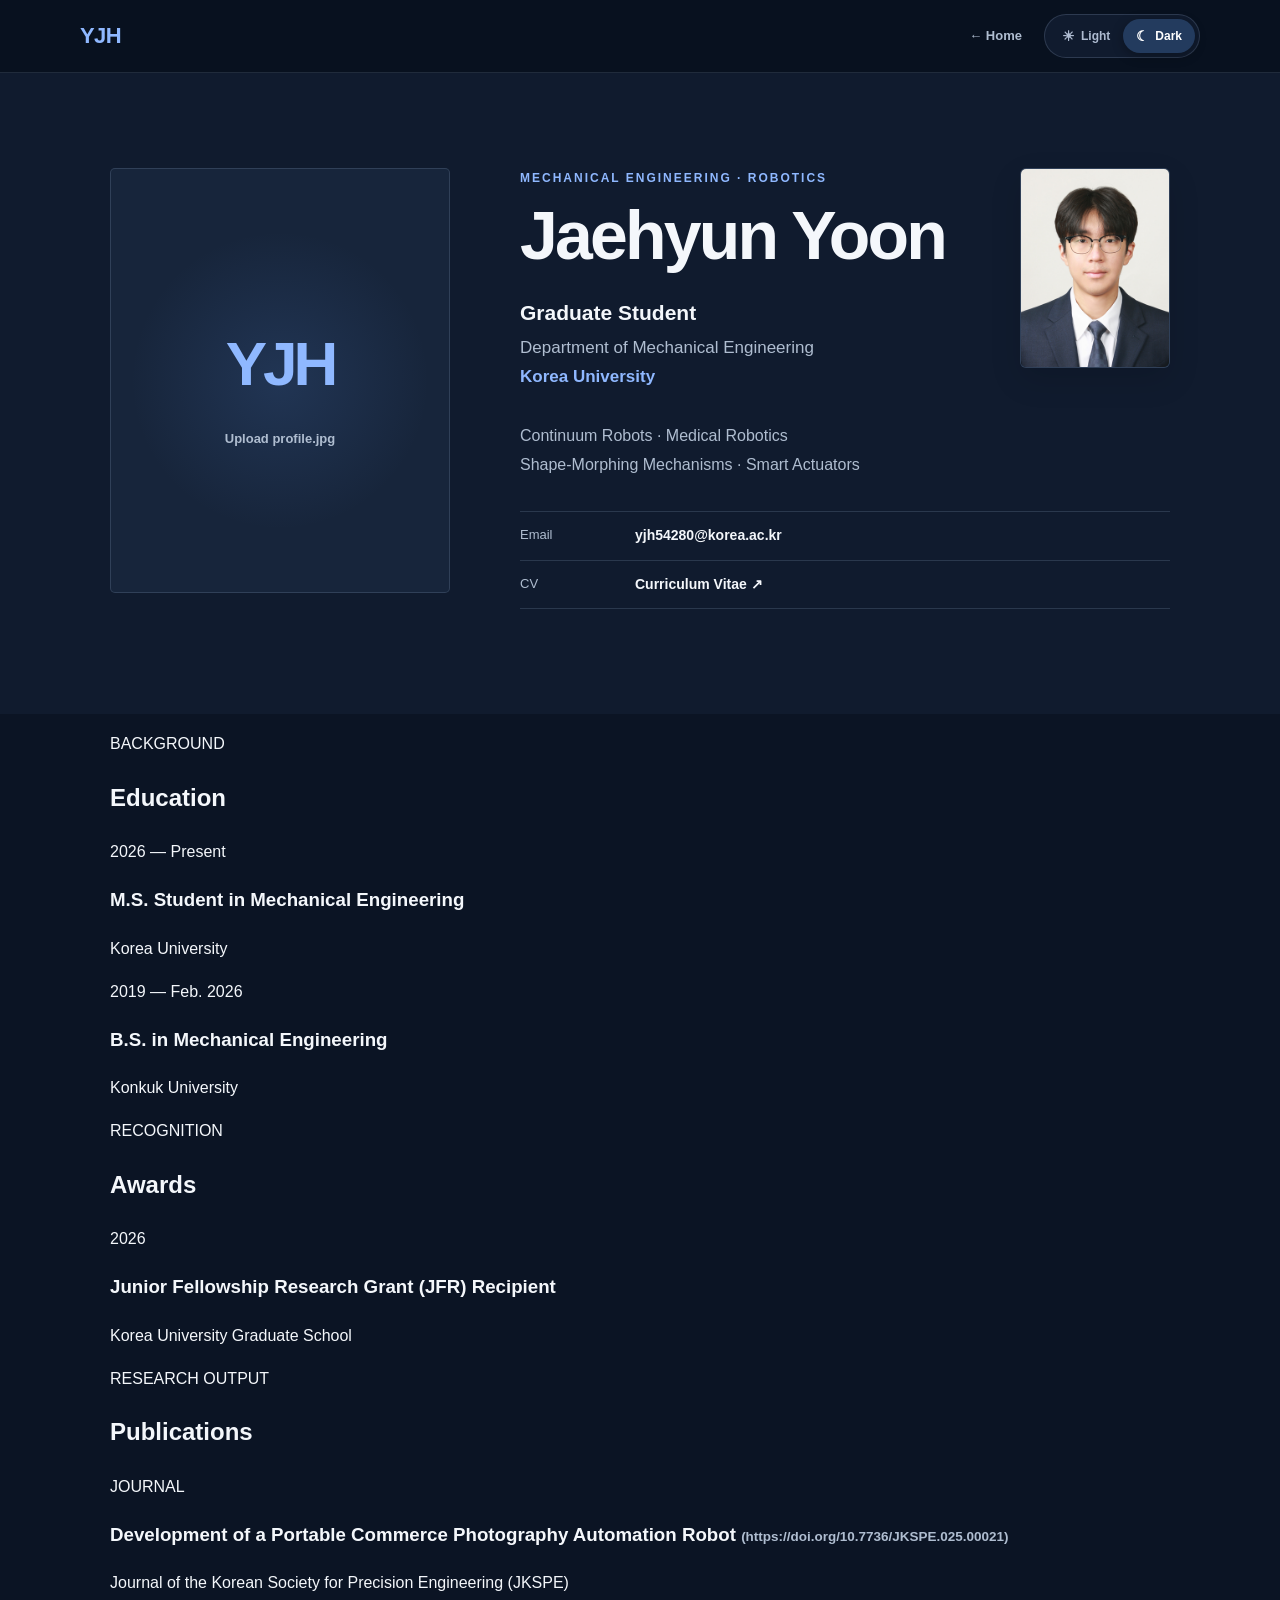
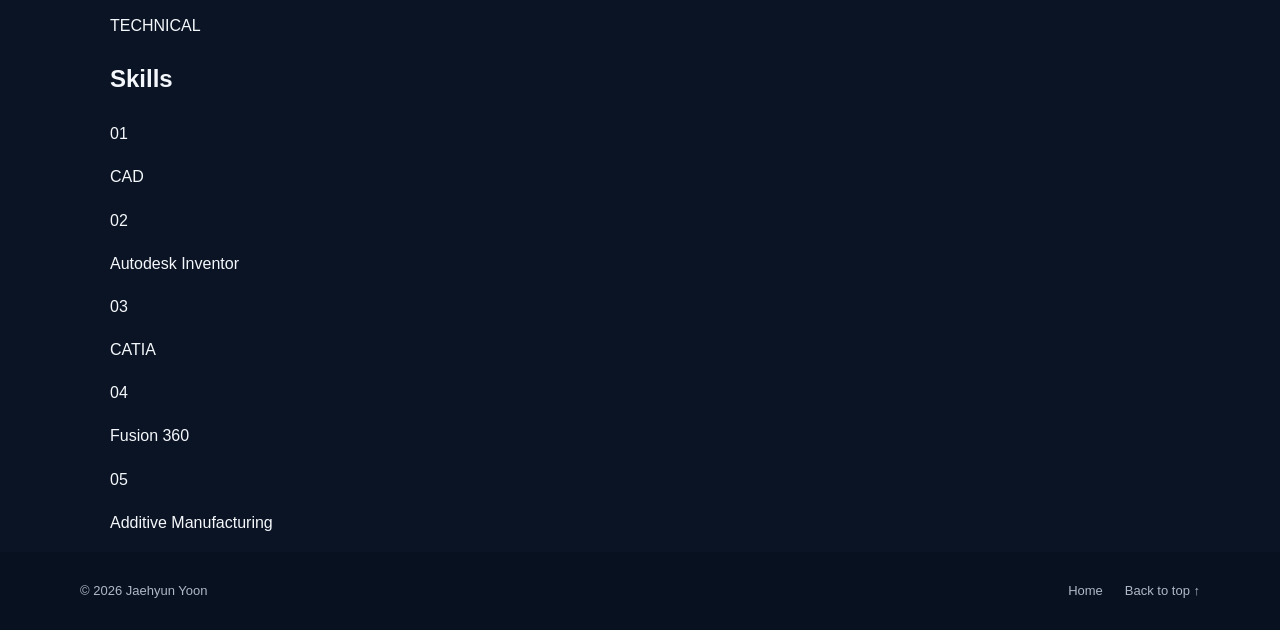
==== commit 654e8fcc: "Update about.html" ====
--- a/about.html
+++ b/about.html
@@ -15,7 +15,7 @@
     content="Jaehyun Yoon, a graduate student in Mechanical Engineering at Korea University."
   >
 
-  <!-- Apply saved Light / Dark theme before rendering -->
+  <!-- Apply the saved theme before rendering -->
   <script>
     (function () {
       const savedTheme = localStorage.getItem("theme");
@@ -56,7 +56,7 @@
           ← Home
         </a>
 
-        <!-- Theme switch -->
+        <!-- Theme Switch -->
         <div
           class="theme-switch"
           role="group"
@@ -149,7 +149,7 @@
         <!-- Profile Information -->
         <div class="profile-information">
 
-          <!-- Name and ID photo -->
+          <!-- Name and ID Photo -->
           <div class="profile-header-block">
 
             <div class="profile-header-text">
@@ -216,7 +216,7 @@
           </p>
 
 
-          <!-- Contact and CV Information -->
+          <!-- Contact and CV -->
           <div class="profile-contact-information">
 
             <div class="contact-information-row">
@@ -258,11 +258,11 @@
 
 
     <!-- Education -->
-    <section class="education-section">
-
-      <div class="profile-container education-grid">
-
-        <div class="education-heading">
+    <section class="resume-section">
+
+      <div class="profile-container resume-grid">
+
+        <div class="resume-heading">
 
           <p>
             BACKGROUND
@@ -275,22 +275,22 @@
         </div>
 
 
-        <div class="education-list">
+        <div class="resume-list">
 
           <!-- Korea University -->
-          <article class="education-item">
-
-            <div class="education-date">
+          <article class="resume-item">
+
+            <div class="resume-date">
               2026 — Present
             </div>
 
-            <div class="education-details">
+            <div class="resume-details">
 
               <h3>
                 M.S. Student in Mechanical Engineering
               </h3>
 
-              <p>
+              <p class="resume-organization">
                 Korea University
               </p>
 
@@ -300,25 +300,188 @@
 
 
           <!-- Konkuk University -->
-          <article class="education-item">
-
-            <div class="education-date">
+          <article class="resume-item">
+
+            <div class="resume-date">
               2019 — Feb. 2026
             </div>
 
-            <div class="education-details">
+            <div class="resume-details">
 
               <h3>
                 B.S. in Mechanical Engineering
               </h3>
 
-              <p>
+              <p class="resume-organization">
                 Konkuk University
               </p>
 
             </div>
 
           </article>
+
+        </div>
+
+      </div>
+
+    </section>
+
+
+    <!-- Awards -->
+    <section class="resume-section resume-section-alt">
+
+      <div class="profile-container resume-grid">
+
+        <div class="resume-heading">
+
+          <p>
+            RECOGNITION
+          </p>
+
+          <h2>
+            Awards
+          </h2>
+
+        </div>
+
+
+        <div class="resume-list">
+
+          <article class="resume-item">
+
+            <div class="resume-date">
+              2026
+            </div>
+
+            <div class="resume-details">
+
+              <h3>
+                Junior Fellowship Research Grant (JFR) Recipient
+              </h3>
+
+              <p class="resume-organization">
+                Korea University Graduate School
+              </p>
+
+            </div>
+
+          </article>
+
+        </div>
+
+      </div>
+
+    </section>
+
+
+    <!-- Publications -->
+    <section class="resume-section">
+
+      <div class="profile-container resume-grid">
+
+        <div class="resume-heading">
+
+          <p>
+            RESEARCH OUTPUT
+          </p>
+
+          <h2>
+            Publications
+          </h2>
+
+        </div>
+
+
+        <div class="resume-list">
+
+          <article class="resume-item publication-item">
+
+            <div class="resume-date">
+              JOURNAL
+            </div>
+
+            <div class="resume-details">
+
+              <h3>
+                Development of a Portable Commerce Photography
+                Automation Robot
+
+                <a
+                  href="https://doi.org/10.7736/JKSPE.025.00021"
+                  target="_blank"
+                  rel="noopener noreferrer"
+                  style="
+                    color: var(--profile-muted);
+                    font-size: 0.72em;
+                    font-weight: 700;
+                    text-decoration: none;
+                    overflow-wrap: anywhere;
+                  "
+                >
+                  (https://doi.org/10.7736/JKSPE.025.00021)
+                </a>
+              </h3>
+
+              <p class="resume-organization">
+                Journal of the Korean Society for
+                Precision Engineering (JKSPE)
+              </p>
+
+            </div>
+
+          </article>
+
+        </div>
+
+      </div>
+
+    </section>
+
+
+    <!-- Skills -->
+    <section class="resume-section resume-section-alt">
+
+      <div class="profile-container resume-grid">
+
+        <div class="resume-heading">
+
+          <p>
+            TECHNICAL
+          </p>
+
+          <h2>
+            Skills
+          </h2>
+
+        </div>
+
+
+        <div class="skills-list">
+
+          <div class="skill-item">
+            <span>01</span>
+            <p>CAD</p>
+          </div>
+
+          <div class="skill-item">
+            <span>02</span>
+            <p>Autodesk Inventor</p>
+          </div>
+
+          <div class="skill-item">
+            <span>03</span>
+            <p>CATIA</p>
+          </div>
+
+          <div class="skill-item">
+            <span>04</span>
+            <p>Fusion 360</p>
+          </div>
+
+          <div class="skill-item">
+            <span>05</span>
+            <p>Additive Manufacturing</p>
+          </div>
 
         </div>
 
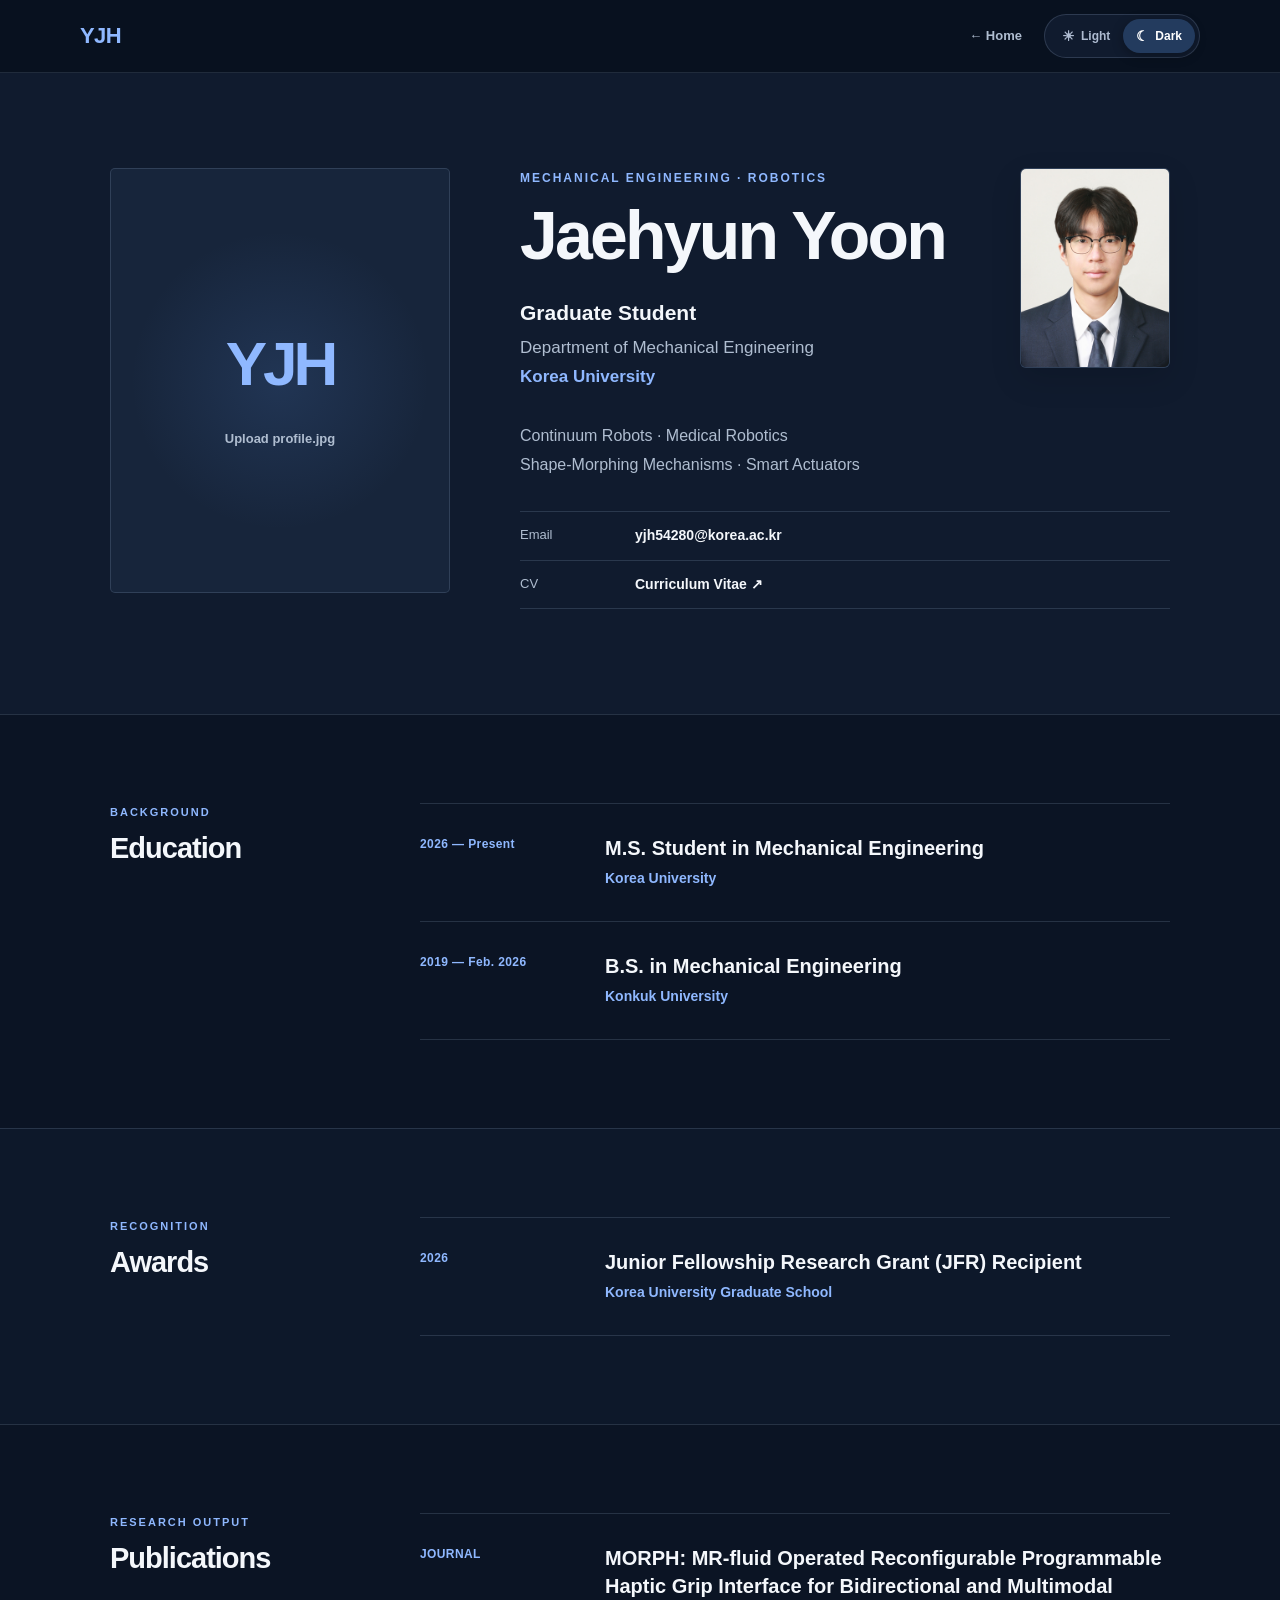
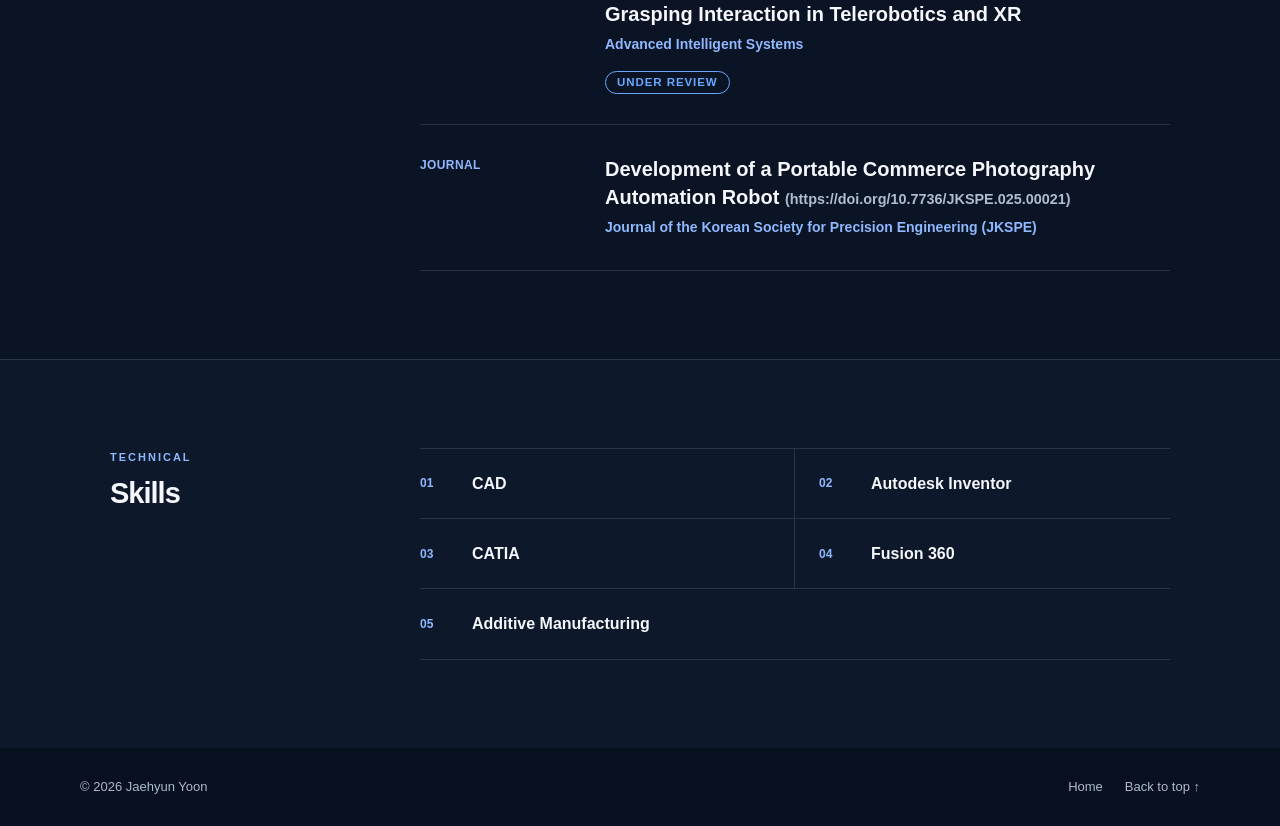
==== commit 51f8513b: "Refactor about.html for improved structure and readability" ====
--- a/about.html
+++ b/about.html
@@ -1,6 +1,8 @@
 <!DOCTYPE html>
 <html lang="en" data-theme="dark">
+
 <head>
+
   <meta charset="UTF-8">
 
   <meta
@@ -8,60 +10,103 @@
     content="width=device-width, initial-scale=1.0"
   >
 
-  <title>About Me | Jaehyun Yoon</title>
+  <title>
+    About Me | Jaehyun Yoon
+  </title>
 
   <meta
     name="description"
     content="Jaehyun Yoon, a graduate student in Mechanical Engineering at Korea University."
   >
 
+
   <!-- Apply the saved theme before rendering -->
   <script>
+
     (function () {
-      const savedTheme = localStorage.getItem("theme");
-
-      if (savedTheme === "light" || savedTheme === "dark") {
+
+      const savedTheme =
+        localStorage.getItem("theme");
+
+      if (
+        savedTheme === "light" ||
+        savedTheme === "dark"
+      ) {
+
         document.documentElement.setAttribute(
           "data-theme",
           savedTheme
         );
+
       }
+
     })();
+
   </script>
 
-  <link rel="stylesheet" href="style.css">
-  <link rel="stylesheet" href="about.css">
+
+  <link
+    rel="stylesheet"
+    href="style.css"
+  >
+
+  <link
+    rel="stylesheet"
+    href="about.css"
+  >
+
 </head>
 
-<body id="top" class="about-page">
-
-  <!-- Header -->
+
+
+<body
+  id="top"
+  class="about-page"
+>
+
+
+  <!-- ====================================================== -->
+  <!-- HEADER                                                 -->
+  <!-- ====================================================== -->
+
   <header class="site-header">
+
     <div class="container header-inner">
+
 
       <a
         class="logo"
         href="index.html"
         aria-label="Go to homepage"
       >
+
         YJH
+
       </a>
 
+
       <div class="header-actions">
+
 
         <a
           class="home-link"
           href="index.html"
         >
+
           ← Home
+
         </a>
 
+
+
         <!-- Theme Switch -->
+
         <div
           class="theme-switch"
           role="group"
           aria-label="Select color theme"
         >
+
 
           <button
             class="theme-option"
@@ -69,17 +114,26 @@
             data-theme-value="light"
             aria-pressed="false"
           >
+
             <span
               class="theme-icon"
               aria-hidden="true"
             >
+
               ☀
+
             </span>
 
+
             <span>
+
               Light
+
             </span>
+
           </button>
+
+
 
           <button
             class="theme-option"
@@ -87,37 +141,65 @@
             data-theme-value="dark"
             aria-pressed="true"
           >
+
             <span
               class="theme-icon"
               aria-hidden="true"
             >
+
               ☾
+
             </span>
 
+
             <span>
+
               Dark
+
             </span>
+
           </button>
 
+
         </div>
 
+
       </div>
 
+
     </div>
+
   </header>
 
 
+
+
+
   <main class="profile-main">
 
-    <!-- Profile Overview -->
+
+    <!-- ==================================================== -->
+    <!-- PROFILE OVERVIEW                                     -->
+    <!-- ==================================================== -->
+
     <section class="profile-overview">
 
-      <div class="profile-container profile-overview-grid">
+
+      <div
+        class="
+          profile-container
+          profile-overview-grid
+        "
+      >
+
 
         <!-- Large Personal Photo -->
+
         <div class="profile-photo-column">
 
+
           <div class="profile-photo-frame">
+
 
             <img
               class="profile-photo"
@@ -129,55 +211,95 @@
               "
             >
 
+
             <div class="profile-photo-placeholder">
 
+
               <span class="placeholder-initials">
+
                 YJH
+
               </span>
 
+
               <span class="placeholder-message">
+
                 Upload profile.jpg
+
               </span>
 
-            </div>
+
+            </div>
+
 
           </div>
 
+
         </div>
 
 
+
+
         <!-- Profile Information -->
+
         <div class="profile-information">
 
+
           <!-- Name and ID Photo -->
+
           <div class="profile-header-block">
 
+
             <div class="profile-header-text">
 
+
               <p class="profile-eyebrow">
+
                 MECHANICAL ENGINEERING · ROBOTICS
+
               </p>
 
+
               <h1>
+
                 Jaehyun Yoon
+
               </h1>
 
+
               <p class="profile-position">
+
                 Graduate Student
+
               </p>
 
+
               <p class="profile-affiliation">
-                Department of Mechanical Engineering<br>
-                <strong>Korea University</strong>
+
+                Department of Mechanical Engineering
+                <br>
+
+                <strong>
+
+                  Korea University
+
+                </strong>
+
               </p>
 
-            </div>
+
+            </div>
+
+
 
 
             <!-- Small ID Photo -->
+
             <div class="id-photo-column">
 
+
               <div class="id-photo-frame">
+
 
                 <img
                   class="id-photo"
@@ -189,222 +311,495 @@
                   "
                 >
 
+
                 <div class="id-photo-placeholder">
 
+
                   <span class="id-placeholder-title">
+
                     ID PHOTO
+
                   </span>
 
+
                   <span class="id-placeholder-message">
-                    Upload<br>
+
+                    Upload
+                    <br>
                     id-photo.jpg
+
                   </span>
 
+
                 </div>
 
+
               </div>
 
-            </div>
+
+            </div>
+
 
           </div>
 
 
+
+
           <!-- Research Interests -->
+
           <p class="profile-research">
-            Continuum Robots · Medical Robotics<br>
+
+            Continuum Robots · Medical Robotics
+            <br>
             Shape-Morphing Mechanisms · Smart Actuators
+
           </p>
 
 
+
+
           <!-- Contact and CV -->
+
           <div class="profile-contact-information">
 
+
             <div class="contact-information-row">
 
+
               <span>
+
                 Email
+
               </span>
 
-              <a href="mailto:yjh54280@korea.ac.kr">
+
+              <a
+                href="mailto:yjh54280@korea.ac.kr"
+              >
+
                 yjh54280@korea.ac.kr
+
               </a>
 
-            </div>
+
+            </div>
+
+
 
 
             <div class="contact-information-row">
 
+
               <span>
+
                 CV
+
               </span>
+
 
               <a
                 href="cv.pdf"
                 target="_blank"
                 rel="noopener noreferrer"
               >
+
                 Curriculum Vitae ↗
+
               </a>
 
-            </div>
+
+            </div>
+
 
           </div>
 
+
         </div>
 
+
       </div>
 
+
     </section>
 
 
-    <!-- Education -->
+
+
+
+    <!-- ==================================================== -->
+    <!-- EDUCATION                                            -->
+    <!-- ==================================================== -->
+
     <section class="resume-section">
 
-      <div class="profile-container resume-grid">
+
+      <div
+        class="
+          profile-container
+          resume-grid
+        "
+      >
+
 
         <div class="resume-heading">
 
+
           <p>
+
             BACKGROUND
+
           </p>
 
+
           <h2>
+
             Education
+
           </h2>
 
+
         </div>
 
 
+
+
         <div class="resume-list">
 
+
           <!-- Korea University -->
+
           <article class="resume-item">
 
+
             <div class="resume-date">
+
               2026 — Present
-            </div>
+
+            </div>
+
 
             <div class="resume-details">
 
+
               <h3>
+
                 M.S. Student in Mechanical Engineering
+
               </h3>
 
+
               <p class="resume-organization">
+
                 Korea University
+
               </p>
 
-            </div>
+
+            </div>
+
 
           </article>
 
 
+
+
           <!-- Konkuk University -->
+
           <article class="resume-item">
 
+
             <div class="resume-date">
+
               2019 — Feb. 2026
-            </div>
+
+            </div>
+
 
             <div class="resume-details">
 
+
               <h3>
+
                 B.S. in Mechanical Engineering
+
               </h3>
 
+
               <p class="resume-organization">
+
                 Konkuk University
+
               </p>
 
-            </div>
+
+            </div>
+
 
           </article>
 
+
         </div>
 
+
       </div>
 
+
     </section>
 
 
-    <!-- Awards -->
-    <section class="resume-section resume-section-alt">
-
-      <div class="profile-container resume-grid">
+
+
+
+    <!-- ==================================================== -->
+    <!-- AWARDS                                               -->
+    <!-- ==================================================== -->
+
+    <section
+      class="
+        resume-section
+        resume-section-alt
+      "
+    >
+
+
+      <div
+        class="
+          profile-container
+          resume-grid
+        "
+      >
+
 
         <div class="resume-heading">
 
+
           <p>
+
             RECOGNITION
+
           </p>
 
+
           <h2>
+
             Awards
+
           </h2>
 
+
         </div>
 
 
+
+
         <div class="resume-list">
 
+
           <article class="resume-item">
 
+
             <div class="resume-date">
+
               2026
-            </div>
+
+            </div>
+
 
             <div class="resume-details">
 
+
               <h3>
+
                 Junior Fellowship Research Grant (JFR) Recipient
+
               </h3>
 
+
               <p class="resume-organization">
+
                 Korea University Graduate School
+
               </p>
 
-            </div>
+
+            </div>
+
 
           </article>
 
+
         </div>
 
+
       </div>
 
+
     </section>
 
 
-    <!-- Publications -->
+
+
+
+    <!-- ==================================================== -->
+    <!-- PUBLICATIONS                                         -->
+    <!-- ==================================================== -->
+
     <section class="resume-section">
 
-      <div class="profile-container resume-grid">
+
+      <div
+        class="
+          profile-container
+          resume-grid
+        "
+      >
+
 
         <div class="resume-heading">
 
+
           <p>
+
             RESEARCH OUTPUT
+
           </p>
 
+
           <h2>
+
             Publications
+
           </h2>
 
+
         </div>
 
 
+
+
         <div class="resume-list">
 
-          <article class="resume-item publication-item">
+
+
+          <!-- ================================================== -->
+          <!-- Publication 01 : MORPH                             -->
+          <!-- ================================================== -->
+
+          <article
+            class="
+              resume-item
+              publication-item
+            "
+          >
+
 
             <div class="resume-date">
+
               JOURNAL
-            </div>
+
+            </div>
+
 
             <div class="resume-details">
 
+
               <h3>
+
+                MORPH: MR-fluid Operated Reconfigurable Programmable
+                Haptic Grip Interface for Bidirectional and Multimodal
+                Grasping Interaction in Telerobotics and XR
+
+              </h3>
+
+
+              <p class="resume-organization">
+
+                Advanced Intelligent Systems
+
+              </p>
+
+
+              <div
+                style="
+                  margin-top: 10px;
+                "
+              >
+
+
+                <span
+                  style="
+                    display: inline-flex;
+                    align-items: center;
+                    justify-content: center;
+
+                    padding: 5px 11px;
+
+                    border:
+                      1px solid #68a7ff;
+
+                    border-radius:
+                      999px;
+
+                    color:
+                      #68a7ff;
+
+                    font-size:
+                      0.72rem;
+
+                    line-height:
+                      1;
+
+                    font-weight:
+                      800;
+
+                    letter-spacing:
+                      0.08em;
+                  "
+                >
+
+                  UNDER REVIEW
+
+                </span>
+
+
+              </div>
+
+
+            </div>
+
+
+          </article>
+
+
+
+
+          <!-- ================================================== -->
+          <!-- Publication 02 : Photography Automation            -->
+          <!-- ================================================== -->
+
+          <article
+            class="
+              resume-item
+              publication-item
+            "
+          >
+
+
+            <div class="resume-date">
+
+              JOURNAL
+
+            </div>
+
+
+            <div class="resume-details">
+
+
+              <h3>
+
                 Development of a Portable Commerce Photography
                 Automation Robot
+
 
                 <a
                   href="https://doi.org/10.7736/JKSPE.025.00021"
@@ -418,152 +813,343 @@
                     overflow-wrap: anywhere;
                   "
                 >
+
                   (https://doi.org/10.7736/JKSPE.025.00021)
+
                 </a>
+
+
               </h3>
 
+
               <p class="resume-organization">
+
                 Journal of the Korean Society for
                 Precision Engineering (JKSPE)
+
               </p>
 
-            </div>
+
+            </div>
+
 
           </article>
 
+
         </div>
 
+
       </div>
 
+
     </section>
 
 
-    <!-- Skills -->
-    <section class="resume-section resume-section-alt">
-
-      <div class="profile-container resume-grid">
+
+
+
+    <!-- ==================================================== -->
+    <!-- SKILLS                                               -->
+    <!-- ==================================================== -->
+
+    <section
+      class="
+        resume-section
+        resume-section-alt
+      "
+    >
+
+
+      <div
+        class="
+          profile-container
+          resume-grid
+        "
+      >
+
 
         <div class="resume-heading">
 
+
           <p>
+
             TECHNICAL
+
           </p>
 
+
           <h2>
+
             Skills
+
           </h2>
 
+
         </div>
 
 
+
+
         <div class="skills-list">
 
+
           <div class="skill-item">
-            <span>01</span>
-            <p>CAD</p>
+
+            <span>
+
+              01
+
+            </span>
+
+            <p>
+
+              CAD
+
+            </p>
+
           </div>
 
+
+
           <div class="skill-item">
-            <span>02</span>
-            <p>Autodesk Inventor</p>
+
+            <span>
+
+              02
+
+            </span>
+
+            <p>
+
+              Autodesk Inventor
+
+            </p>
+
           </div>
 
+
+
           <div class="skill-item">
-            <span>03</span>
-            <p>CATIA</p>
+
+            <span>
+
+              03
+
+            </span>
+
+            <p>
+
+              CATIA
+
+            </p>
+
           </div>
 
+
+
           <div class="skill-item">
-            <span>04</span>
-            <p>Fusion 360</p>
+
+            <span>
+
+              04
+
+            </span>
+
+            <p>
+
+              Fusion 360
+
+            </p>
+
           </div>
 
+
+
           <div class="skill-item">
-            <span>05</span>
-            <p>Additive Manufacturing</p>
+
+            <span>
+
+              05
+
+            </span>
+
+            <p>
+
+              Additive Manufacturing
+
+            </p>
+
           </div>
 
+
         </div>
 
+
       </div>
 
+
     </section>
 
+
   </main>
 
 
-  <!-- Footer -->
+
+
+
+  <!-- ====================================================== -->
+  <!-- FOOTER                                                 -->
+  <!-- ====================================================== -->
+
   <footer>
 
-    <div class="container footer-inner">
+
+    <div
+      class="
+        container
+        footer-inner
+      "
+    >
+
 
       <p>
+
         © 2026 Jaehyun Yoon
+
       </p>
 
+
       <div class="footer-navigation">
 
+
         <a href="index.html">
+
           Home
+
         </a>
 
+
         <a href="#top">
+
           Back to top ↑
+
         </a>
 
+
       </div>
 
+
     </div>
 
+
   </footer>
 
 
-  <!-- Theme Switching Script -->
+
+
+
+  <!-- ====================================================== -->
+  <!-- THEME SWITCHING SCRIPT                                 -->
+  <!-- ====================================================== -->
+
   <script>
-    const rootElement = document.documentElement;
-
-    const themeButtons = document.querySelectorAll(
-      ".theme-option"
-    );
+
+
+    const rootElement =
+      document.documentElement;
+
+
+    const themeButtons =
+      document.querySelectorAll(
+        ".theme-option"
+      );
+
+
 
     function applyTheme(theme) {
-      if (theme !== "light" && theme !== "dark") {
+
+
+      if (
+        theme !== "light" &&
+        theme !== "dark"
+      ) {
+
         return;
+
       }
+
 
       rootElement.setAttribute(
         "data-theme",
         theme
       );
 
+
       localStorage.setItem(
         "theme",
         theme
       );
 
-      themeButtons.forEach((button) => {
-        const isSelected =
-          button.dataset.themeValue === theme;
-
-        button.setAttribute(
-          "aria-pressed",
-          String(isSelected)
+
+      themeButtons.forEach(
+        (button) => {
+
+
+          const isSelected =
+
+            button.dataset.themeValue ===
+            theme;
+
+
+          button.setAttribute(
+            "aria-pressed",
+            String(isSelected)
+          );
+
+
+        }
+      );
+
+
+    }
+
+
+
+    themeButtons.forEach(
+      (button) => {
+
+
+        button.addEventListener(
+          "click",
+          () => {
+
+
+            applyTheme(
+              button.dataset.themeValue
+            );
+
+
+          }
         );
-      });
-    }
-
-    themeButtons.forEach((button) => {
-      button.addEventListener("click", () => {
-        applyTheme(
-          button.dataset.themeValue
-        );
-      });
-    });
+
+
+      }
+    );
+
+
 
     applyTheme(
-      rootElement.getAttribute("data-theme") || "dark"
+
+      rootElement.getAttribute(
+        "data-theme"
+      ) || "dark"
+
     );
+
+
   </script>
 
+
 </body>
+
 </html>
--- a/style.css
+++ b/style.css
@@ -1574,3 +1574,135 @@
     flex-direction: column;
   }
 }
+/* =========================================
+   PROJECT 01 - Publication Image
+   ========================================= */
+
+.project-publication-image {
+  position: relative;
+  width: 100%;
+  min-height: 0;
+  aspect-ratio: 1.53 / 1;
+  padding: 0;
+  overflow: hidden;
+
+  background: #ffffff;
+}
+
+
+/* Full paper figure */
+.project-publication-image img {
+  display: block;
+
+  width: 100%;
+  height: 100%;
+
+  object-fit: contain;
+  object-position: center;
+
+  background: #ffffff;
+}
+
+
+/* Slight dark gradient only near upper-left label */
+.project-publication-image::after {
+  content: "";
+
+  position: absolute;
+  inset: 0;
+
+  background:
+    linear-gradient(
+      135deg,
+      rgba(7, 21, 42, 0.82) 0%,
+      rgba(7, 21, 42, 0.55) 16%,
+      rgba(7, 21, 42, 0.12) 37%,
+      rgba(7, 21, 42, 0) 55%
+    );
+
+  pointer-events: none;
+}
+
+
+/* PROJECT 01 + project name */
+.project-image-label {
+  position: absolute;
+
+  top: 26px;
+  left: 30px;
+
+  z-index: 2;
+
+  display: flex;
+  flex-direction: column;
+
+  gap: 7px;
+
+  max-width: 330px;
+}
+
+
+/* PROJECT 01 */
+.project-image-label span {
+  margin: 0;
+
+  color: #79adff;
+
+  font-size: 0.76rem;
+  font-weight: 800;
+
+  letter-spacing: 0.18em;
+
+  line-height: 1;
+
+  text-transform: uppercase;
+}
+
+
+/* Photography Automation */
+.project-image-label strong {
+  margin: 0;
+
+  color: #ffffff;
+
+  font-size: 1.65rem;
+  font-weight: 800;
+
+  line-height: 1.15;
+
+  letter-spacing: -0.02em;
+
+  text-shadow:
+    0 2px 10px rgba(0, 0, 0, 0.45);
+}
+
+
+/* Space before publication link */
+.project-publication-link {
+  margin-top: 26px;
+}
+
+
+/* Mobile */
+@media (max-width: 700px) {
+
+  .project-publication-image {
+    aspect-ratio: 1.35 / 1;
+  }
+
+  .project-image-label {
+    top: 18px;
+    left: 20px;
+
+    max-width: 260px;
+  }
+
+  .project-image-label span {
+    font-size: 0.68rem;
+  }
+
+  .project-image-label strong {
+    font-size: 1.25rem;
+  }
+
+}
--- a/about.css
+++ b/about.css
@@ -5,6 +5,7 @@
 :root[data-theme="light"] {
   --profile-background: #f7f8fa;
   --profile-surface: #ffffff;
+  --profile-surface-alt: #edf1f6;
 
   --profile-text: #15171a;
   --profile-muted: #646c78;
@@ -20,6 +21,7 @@
 :root[data-theme="dark"] {
   --profile-background: #0b1424;
   --profile-surface: #101b2e;
+  --profile-surface-alt: #0d182a;
 
   --profile-text: #f4f7fb;
   --profile-muted: #afbdd0;
@@ -309,7 +311,7 @@
 
 
 /* =========================================
-   Contact and CV Information
+   Contact and CV
 ========================================= */
 
 .profile-contact-information {
@@ -354,61 +356,11 @@
 
 
 /* =========================================
-   Profile Links
-========================================= */
-
-.profile-links {
-  display: flex;
-  flex-wrap: wrap;
-  gap: 10px;
-
-  margin-top: 30px;
-}
-
-.profile-links a {
-  min-height: 42px;
-
-  display: inline-flex;
-
-  padding: 0 16px;
-
-  align-items: center;
-  justify-content: center;
-
-  gap: 8px;
-
-  border: 1px solid var(--profile-line);
-  border-radius: 6px;
-
-  color: var(--profile-text);
-  background: var(--profile-link-background);
-
-  font-size: 13px;
-  font-weight: 700;
-
-  text-decoration: none;
-
-  transition:
-    color 0.2s ease,
-    border-color 0.2s ease,
-    background-color 0.2s ease,
-    transform 0.2s ease;
-}
-
-.profile-links a:hover {
-  color: var(--primary);
-  background: var(--profile-link-hover);
-
-  transform: translateY(-2px);
-}
-
-
-/* =========================================
-   Education
-========================================= */
-
-.education-section {
-  padding: 90px 0;
+   Resume Sections
+========================================= */
+
+.resume-section {
+  padding: 88px 0;
 
   border-top: 1px solid var(--profile-line);
 
@@ -419,14 +371,23 @@
     background-color 0.25s ease;
 }
 
-.education-grid {
+.resume-section-alt {
+  background: var(--profile-surface-alt);
+}
+
+.resume-grid {
   display: grid;
   grid-template-columns: 240px minmax(0, 1fr);
 
   gap: 70px;
 }
 
-.education-heading > p {
+
+/* =========================================
+   Resume Heading
+========================================= */
+
+.resume-heading > p {
   margin: 0 0 9px;
 
   color: var(--primary);
@@ -436,19 +397,26 @@
   letter-spacing: 2px;
 }
 
-.education-heading h2 {
+.resume-heading h2 {
   margin: 0;
+
+  color: var(--profile-text);
 
   font-size: 29px;
   line-height: 1.2;
   letter-spacing: -1px;
 }
 
-.education-list {
+
+/* =========================================
+   Resume Lists
+========================================= */
+
+.resume-list {
   border-top: 1px solid var(--profile-line);
 }
 
-.education-item {
+.resume-item {
   display: grid;
   grid-template-columns: 150px minmax(0, 1fr);
 
@@ -459,7 +427,7 @@
   border-bottom: 1px solid var(--profile-line);
 }
 
-.education-date {
+.resume-date {
   color: var(--primary);
 
   font-size: 12px;
@@ -467,22 +435,105 @@
   letter-spacing: 0.4px;
 }
 
-.education-details h3 {
+.resume-details h3 {
   margin: 0;
 
   color: var(--profile-text);
 
   font-size: 20px;
-  line-height: 1.35;
-}
-
-.education-details p {
+  line-height: 1.4;
+}
+
+.resume-organization {
   margin: 5px 0 0;
 
   color: var(--primary);
 
   font-size: 14px;
   font-weight: 700;
+}
+
+
+/* =========================================
+   Publications
+========================================= */
+
+.publication-doi {
+  display: inline-block;
+
+  margin-top: 11px;
+
+  color: var(--profile-muted);
+
+  font-size: 14px;
+  font-weight: 700;
+
+  text-decoration: none;
+
+  overflow-wrap: anywhere;
+
+  transition: color 0.2s ease;
+}
+
+.publication-doi:hover {
+  color: var(--primary);
+}
+
+
+/* =========================================
+   Skills
+========================================= */
+
+.skills-list {
+  display: grid;
+  grid-template-columns: repeat(2, 1fr);
+
+  border-top: 1px solid var(--profile-line);
+}
+
+.skill-item {
+  display: grid;
+  grid-template-columns: 38px minmax(0, 1fr);
+
+  align-items: center;
+  gap: 14px;
+
+  padding: 21px 18px 21px 0;
+
+  border-bottom: 1px solid var(--profile-line);
+}
+
+.skill-item:nth-child(odd) {
+  border-right: 1px solid var(--profile-line);
+}
+
+.skill-item:nth-child(even) {
+  padding-left: 24px;
+}
+
+.skill-item span {
+  color: var(--primary);
+
+  font-size: 12px;
+  font-weight: 800;
+}
+
+.skill-item p {
+  margin: 0;
+
+  color: var(--profile-text);
+
+  font-size: 16px;
+  font-weight: 700;
+}
+
+
+/* Last skill when number of items is odd */
+
+.skill-item:last-child:nth-child(odd) {
+  grid-column: 1 / -1;
+
+  border-right: 0;
 }
 
 
@@ -517,7 +568,7 @@
     width: 130px;
   }
 
-  .education-grid {
+  .resume-grid {
     grid-template-columns: 190px minmax(0, 1fr);
 
     gap: 40px;
@@ -576,20 +627,36 @@
     letter-spacing: -2px;
   }
 
-  .education-section {
+  .resume-section {
     padding: 65px 0;
   }
 
-  .education-grid {
+  .resume-grid {
     grid-template-columns: 1fr;
 
     gap: 28px;
   }
 
-  .education-item {
+  .resume-item {
     grid-template-columns: 1fr;
 
     gap: 8px;
+  }
+
+  .skills-list {
+    grid-template-columns: 1fr;
+  }
+
+  .skill-item:nth-child(odd) {
+    border-right: 0;
+  }
+
+  .skill-item:nth-child(even) {
+    padding-left: 0;
+  }
+
+  .skill-item:last-child:nth-child(odd) {
+    grid-column: auto;
   }
 
   .footer-navigation {
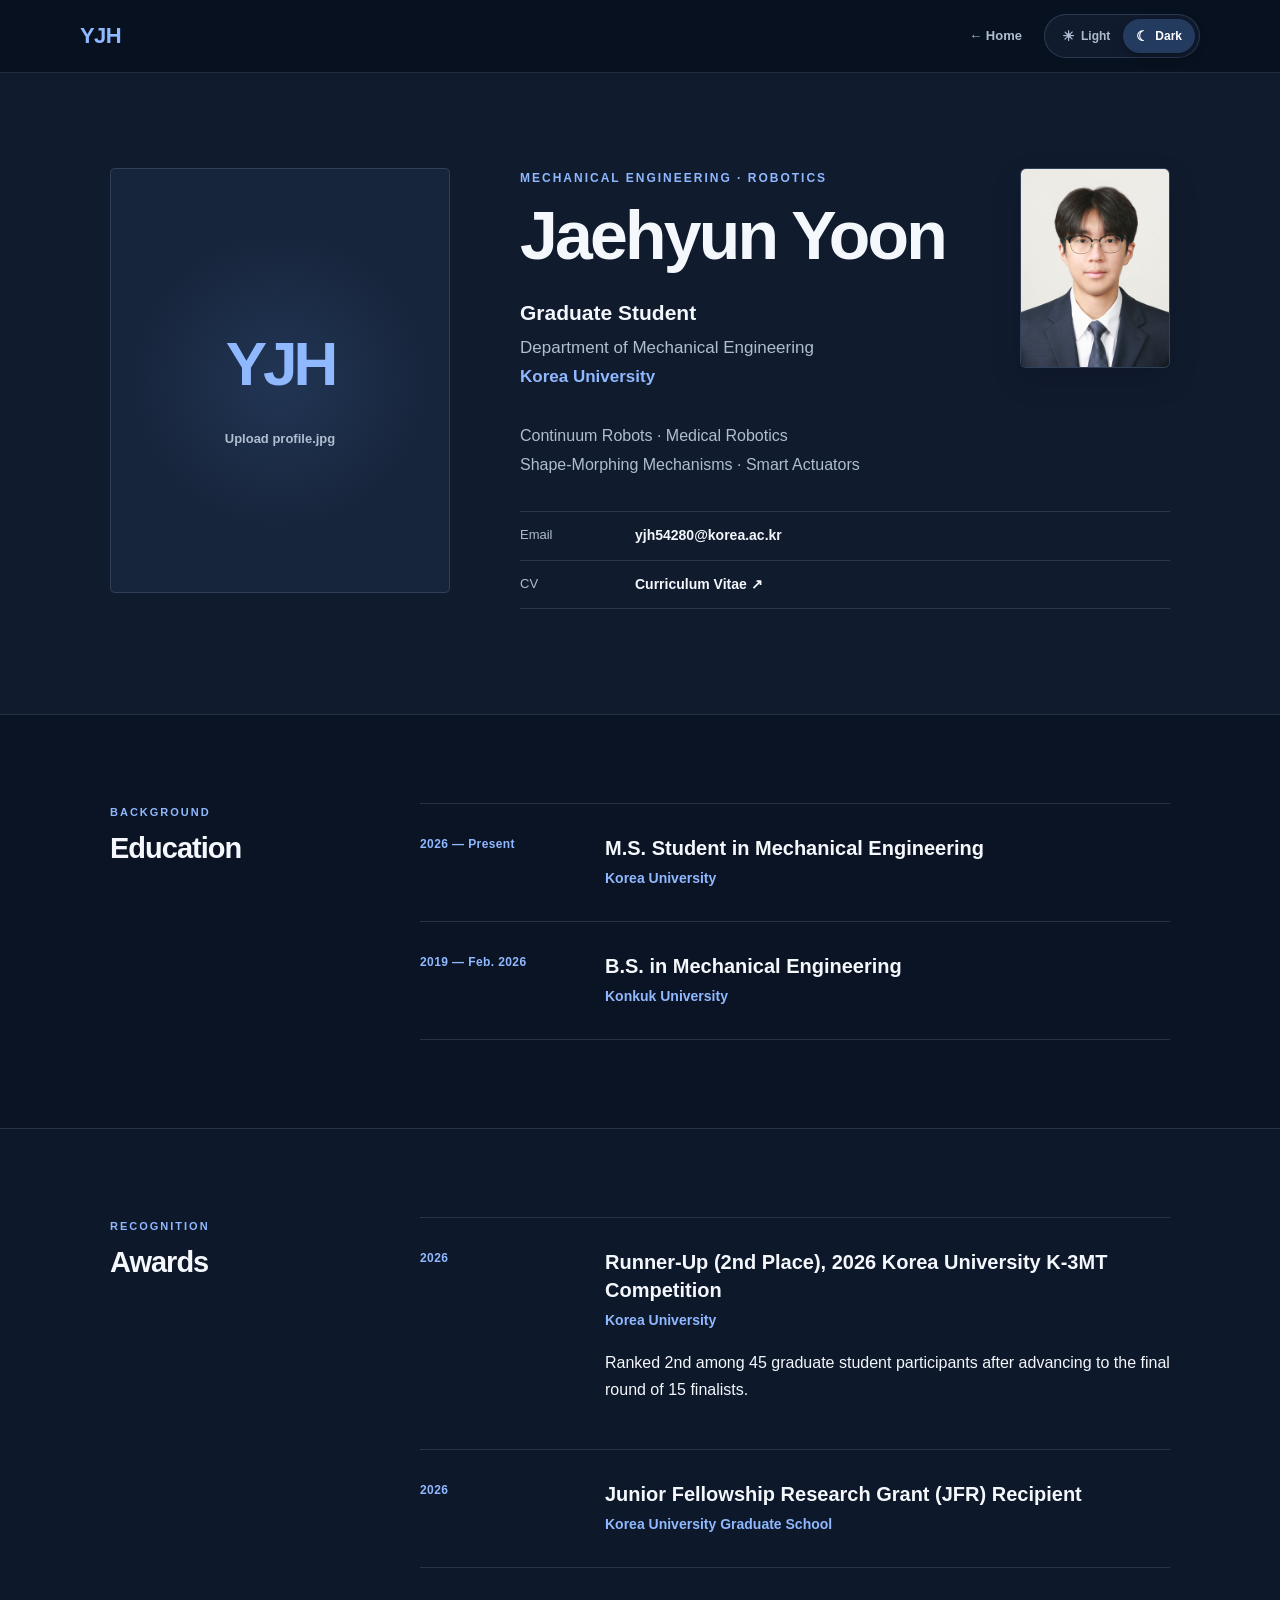
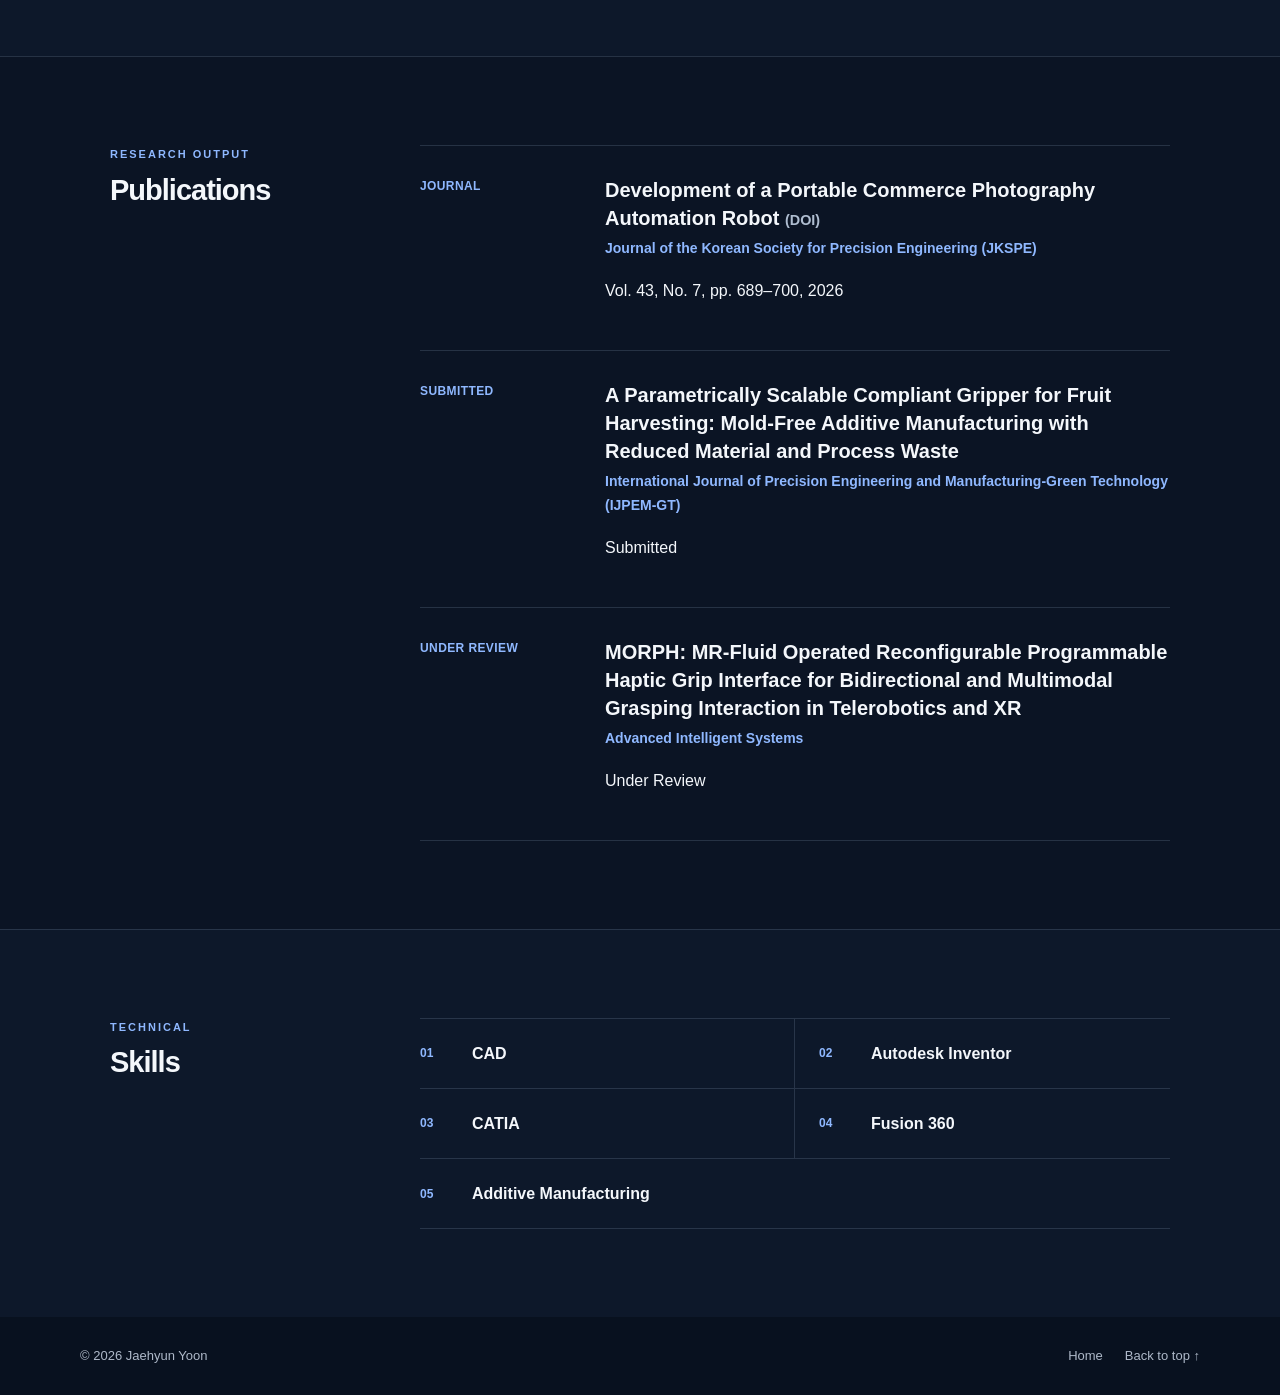
==== commit 0ee338ec: "Update about.html" ====
--- a/about.html
+++ b/about.html
@@ -551,7 +551,217 @@
 
 
     <!-- ==================================================== -->
-    <!-- AWARDS                                               -->
+   <!-- Awards -->
+<section class="resume-section resume-section-alt">
+
+  <div class="profile-container resume-grid">
+
+    <div class="resume-heading">
+
+      <p>
+        RECOGNITION
+      </p>
+
+      <h2>
+        Awards
+      </h2>
+
+    </div>
+
+
+    <div class="resume-list">
+
+      <!-- K-3MT -->
+      <article class="resume-item">
+
+        <div class="resume-date">
+          2026
+        </div>
+
+        <div class="resume-details">
+
+          <h3>
+            Runner-Up (2nd Place), 2026 Korea University K-3MT Competition
+          </h3>
+
+          <p class="resume-organization">
+            Korea University
+          </p>
+
+          <p>
+            Ranked 2nd among 45 graduate student participants
+            after advancing to the final round of 15 finalists.
+          </p>
+
+        </div>
+
+      </article>
+
+
+      <!-- JFR -->
+      <article class="resume-item">
+
+        <div class="resume-date">
+          2026
+        </div>
+
+        <div class="resume-details">
+
+          <h3>
+            Junior Fellowship Research Grant (JFR) Recipient
+          </h3>
+
+          <p class="resume-organization">
+            Korea University Graduate School
+          </p>
+
+        </div>
+
+      </article>
+
+    </div>
+
+  </div>
+
+</section>
+
+
+
+
+    <!-- ==================================================== -->
+  <!-- Publications -->
+<section class="resume-section">
+
+  <div class="profile-container resume-grid">
+
+    <div class="resume-heading">
+
+      <p>
+        RESEARCH OUTPUT
+      </p>
+
+      <h2>
+        Publications
+      </h2>
+
+    </div>
+
+
+    <div class="resume-list">
+
+
+      <!-- Publication 1 -->
+      <article class="resume-item publication-item">
+
+        <div class="resume-date">
+          JOURNAL
+        </div>
+
+        <div class="resume-details">
+
+          <h3>
+            Development of a Portable Commerce Photography
+            Automation Robot
+
+            <a
+              href="https://doi.org/10.7736/JKSPE.025.00021"
+              target="_blank"
+              rel="noopener noreferrer"
+              style="
+                color: var(--profile-muted);
+                font-size: 0.72em;
+                font-weight: 700;
+                text-decoration: none;
+                overflow-wrap: anywhere;
+              "
+            >
+              (DOI)
+            </a>
+          </h3>
+
+          <p class="resume-organization">
+            Journal of the Korean Society for
+            Precision Engineering (JKSPE)
+          </p>
+
+          <p>
+            Vol. 43, No. 7, pp. 689–700, 2026
+          </p>
+
+        </div>
+
+      </article>
+
+
+      <!-- Publication 2 -->
+      <article class="resume-item publication-item">
+
+        <div class="resume-date">
+          SUBMITTED
+        </div>
+
+        <div class="resume-details">
+
+          <h3>
+            A Parametrically Scalable Compliant Gripper for
+            Fruit Harvesting: Mold-Free Additive Manufacturing
+            with Reduced Material and Process Waste
+          </h3>
+
+          <p class="resume-organization">
+            International Journal of Precision Engineering and
+            Manufacturing-Green Technology (IJPEM-GT)
+          </p>
+
+          <p>
+            Submitted
+          </p>
+
+        </div>
+
+      </article>
+
+
+      <!-- Publication 3 -->
+      <article class="resume-item publication-item">
+
+        <div class="resume-date">
+          UNDER REVIEW
+        </div>
+
+        <div class="resume-details">
+
+          <h3>
+            MORPH: MR-Fluid Operated Reconfigurable Programmable
+            Haptic Grip Interface for Bidirectional and Multimodal
+            Grasping Interaction in Telerobotics and XR
+          </h3>
+
+          <p class="resume-organization">
+            Advanced Intelligent Systems
+          </p>
+
+          <p>
+            Under Review
+          </p>
+
+        </div>
+
+      </article>
+
+
+    </div>
+
+  </div>
+
+</section>
+
+
+
+
+
+    <!-- ==================================================== -->
+    <!-- SKILLS                                               -->
     <!-- ==================================================== -->
 
     <section
@@ -575,304 +785,6 @@
 
           <p>
 
-            RECOGNITION
-
-          </p>
-
-
-          <h2>
-
-            Awards
-
-          </h2>
-
-
-        </div>
-
-
-
-
-        <div class="resume-list">
-
-
-          <article class="resume-item">
-
-
-            <div class="resume-date">
-
-              2026
-
-            </div>
-
-
-            <div class="resume-details">
-
-
-              <h3>
-
-                Junior Fellowship Research Grant (JFR) Recipient
-
-              </h3>
-
-
-              <p class="resume-organization">
-
-                Korea University Graduate School
-
-              </p>
-
-
-            </div>
-
-
-          </article>
-
-
-        </div>
-
-
-      </div>
-
-
-    </section>
-
-
-
-
-
-    <!-- ==================================================== -->
-    <!-- PUBLICATIONS                                         -->
-    <!-- ==================================================== -->
-
-    <section class="resume-section">
-
-
-      <div
-        class="
-          profile-container
-          resume-grid
-        "
-      >
-
-
-        <div class="resume-heading">
-
-
-          <p>
-
-            RESEARCH OUTPUT
-
-          </p>
-
-
-          <h2>
-
-            Publications
-
-          </h2>
-
-
-        </div>
-
-
-
-
-        <div class="resume-list">
-
-
-
-          <!-- ================================================== -->
-          <!-- Publication 01 : MORPH                             -->
-          <!-- ================================================== -->
-
-          <article
-            class="
-              resume-item
-              publication-item
-            "
-          >
-
-
-            <div class="resume-date">
-
-              JOURNAL
-
-            </div>
-
-
-            <div class="resume-details">
-
-
-              <h3>
-
-                MORPH: MR-fluid Operated Reconfigurable Programmable
-                Haptic Grip Interface for Bidirectional and Multimodal
-                Grasping Interaction in Telerobotics and XR
-
-              </h3>
-
-
-              <p class="resume-organization">
-
-                Advanced Intelligent Systems
-
-              </p>
-
-
-              <div
-                style="
-                  margin-top: 10px;
-                "
-              >
-
-
-                <span
-                  style="
-                    display: inline-flex;
-                    align-items: center;
-                    justify-content: center;
-
-                    padding: 5px 11px;
-
-                    border:
-                      1px solid #68a7ff;
-
-                    border-radius:
-                      999px;
-
-                    color:
-                      #68a7ff;
-
-                    font-size:
-                      0.72rem;
-
-                    line-height:
-                      1;
-
-                    font-weight:
-                      800;
-
-                    letter-spacing:
-                      0.08em;
-                  "
-                >
-
-                  UNDER REVIEW
-
-                </span>
-
-
-              </div>
-
-
-            </div>
-
-
-          </article>
-
-
-
-
-          <!-- ================================================== -->
-          <!-- Publication 02 : Photography Automation            -->
-          <!-- ================================================== -->
-
-          <article
-            class="
-              resume-item
-              publication-item
-            "
-          >
-
-
-            <div class="resume-date">
-
-              JOURNAL
-
-            </div>
-
-
-            <div class="resume-details">
-
-
-              <h3>
-
-                Development of a Portable Commerce Photography
-                Automation Robot
-
-
-                <a
-                  href="https://doi.org/10.7736/JKSPE.025.00021"
-                  target="_blank"
-                  rel="noopener noreferrer"
-                  style="
-                    color: var(--profile-muted);
-                    font-size: 0.72em;
-                    font-weight: 700;
-                    text-decoration: none;
-                    overflow-wrap: anywhere;
-                  "
-                >
-
-                  (https://doi.org/10.7736/JKSPE.025.00021)
-
-                </a>
-
-
-              </h3>
-
-
-              <p class="resume-organization">
-
-                Journal of the Korean Society for
-                Precision Engineering (JKSPE)
-
-              </p>
-
-
-            </div>
-
-
-          </article>
-
-
-        </div>
-
-
-      </div>
-
-
-    </section>
-
-
-
-
-
-    <!-- ==================================================== -->
-    <!-- SKILLS                                               -->
-    <!-- ==================================================== -->
-
-    <section
-      class="
-        resume-section
-        resume-section-alt
-      "
-    >
-
-
-      <div
-        class="
-          profile-container
-          resume-grid
-        "
-      >
-
-
-        <div class="resume-heading">
-
-
-          <p>
-
             TECHNICAL
 
           </p>
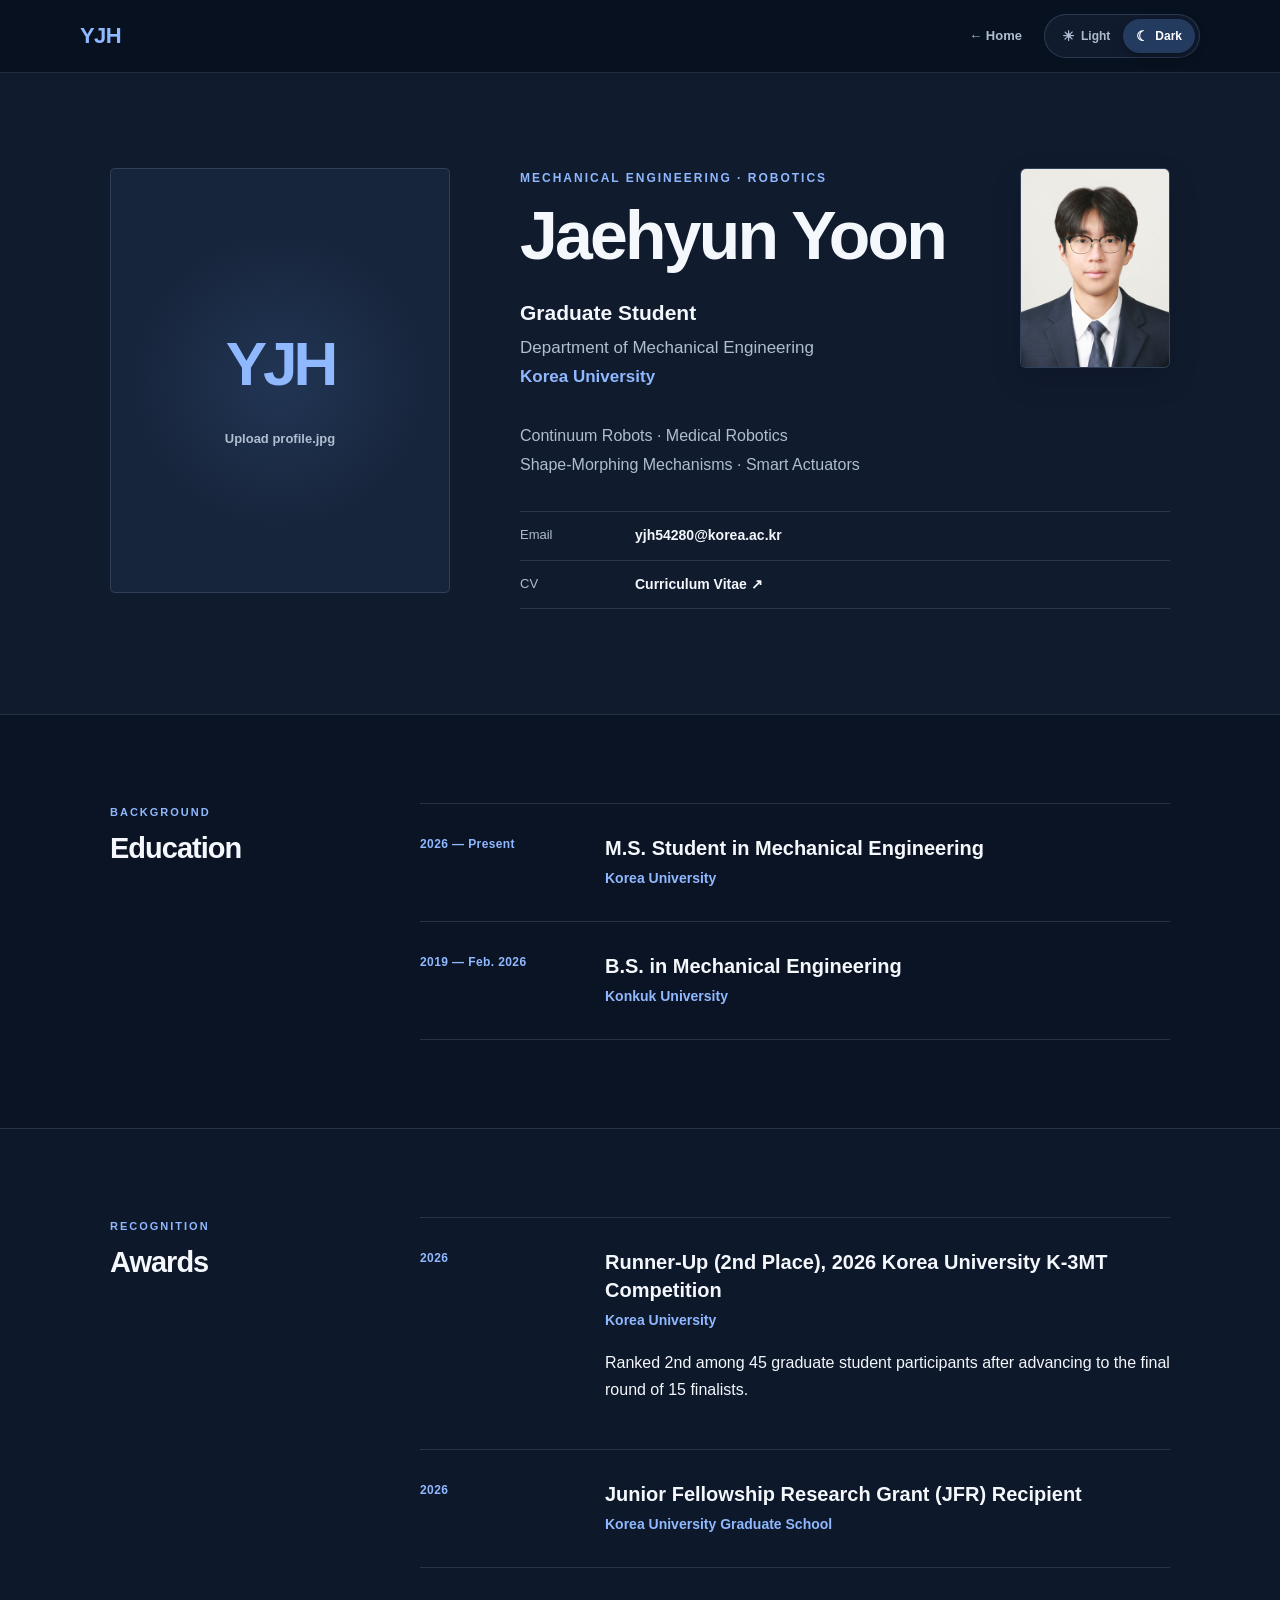
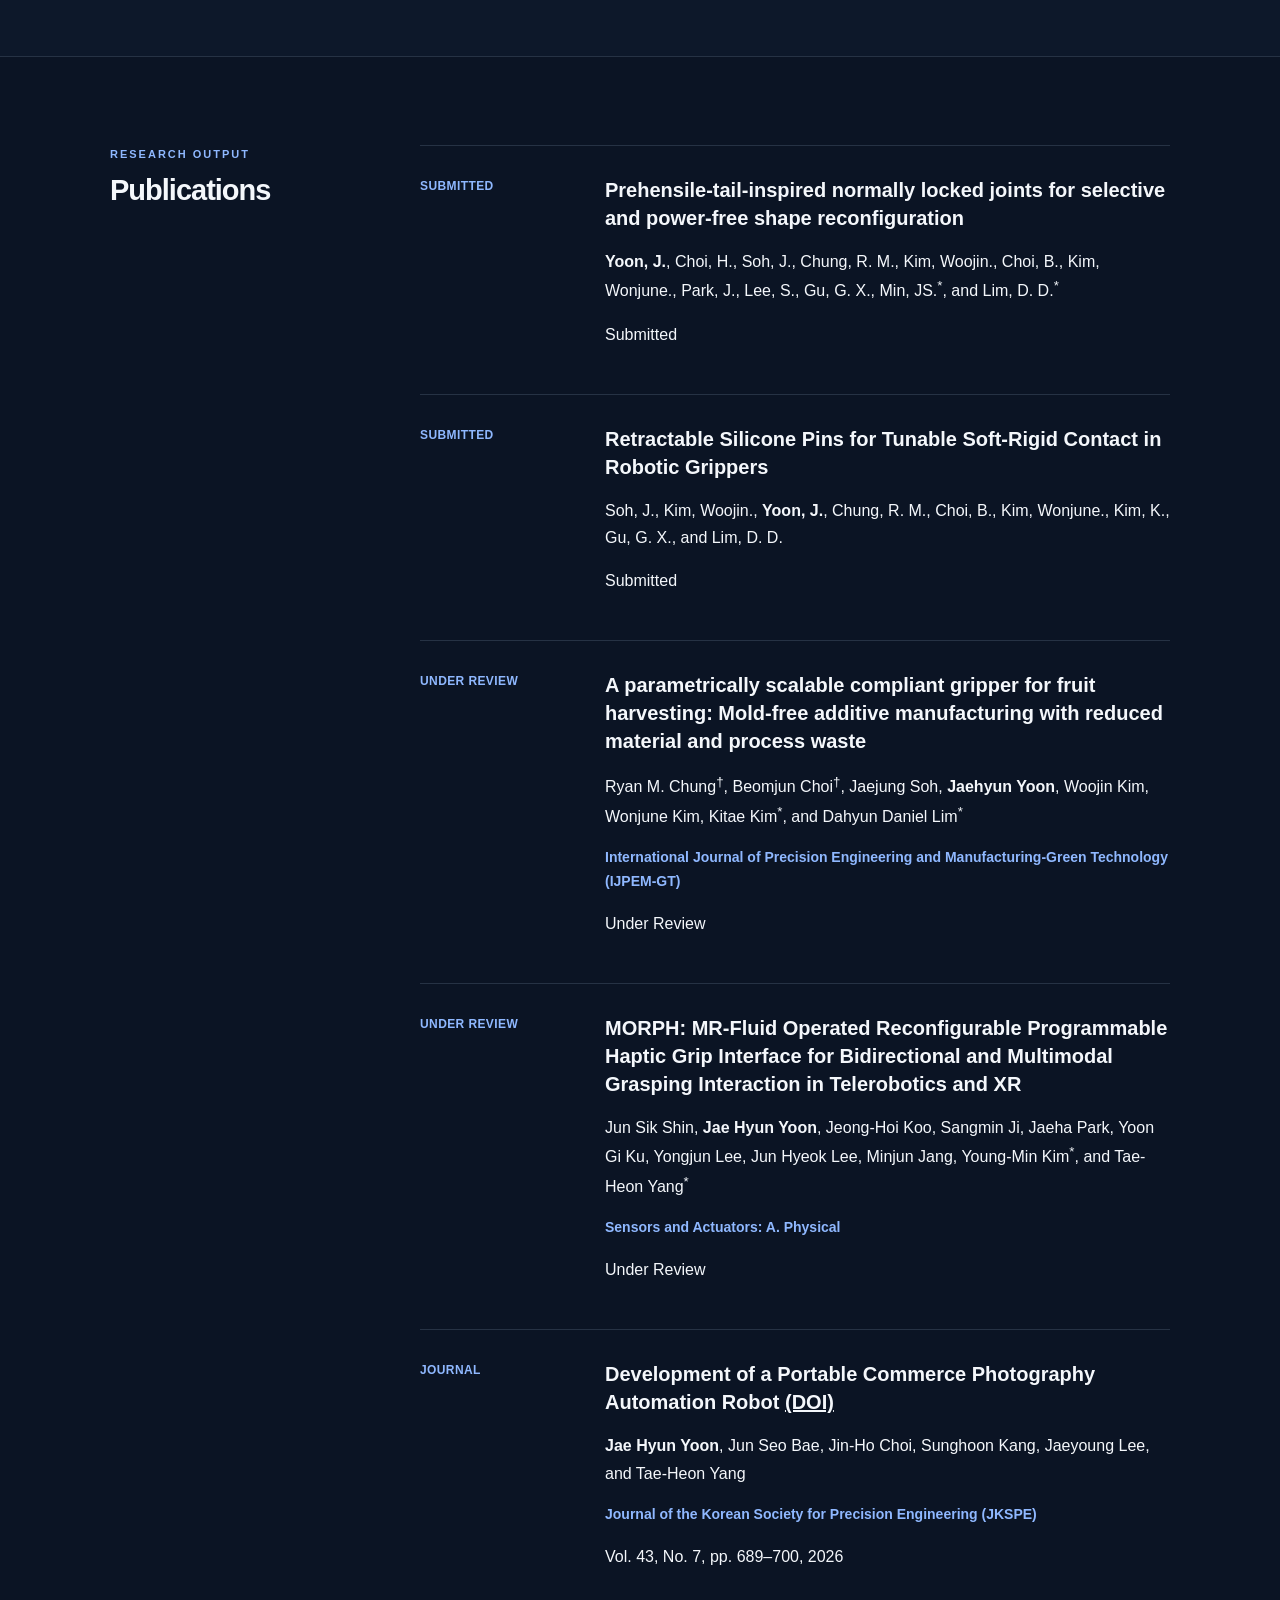
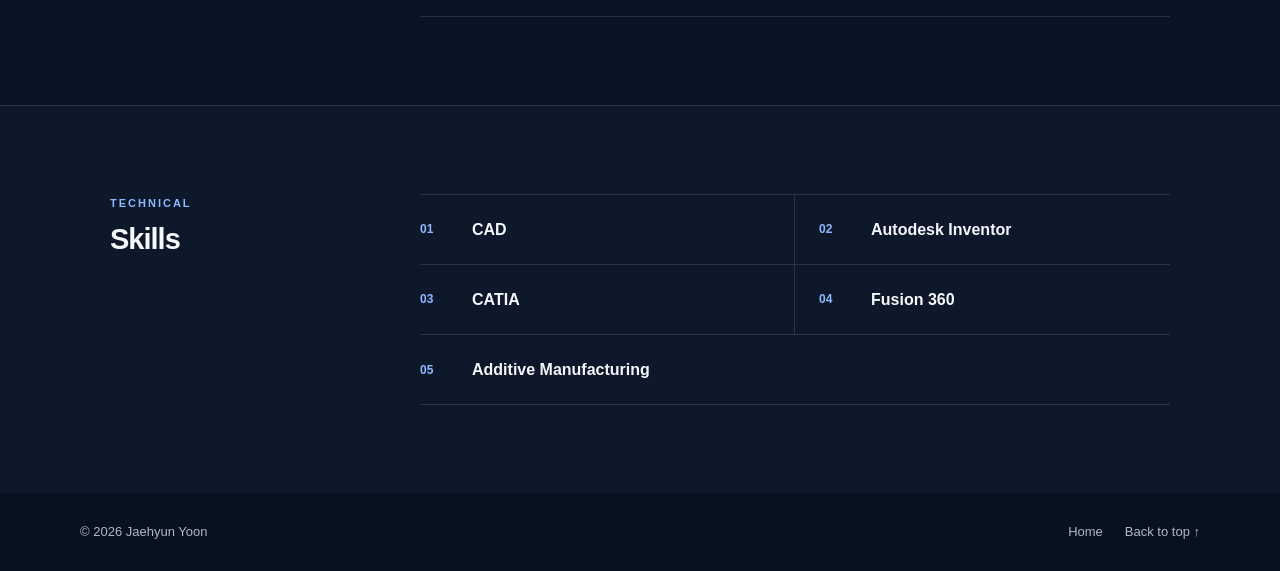
==== commit 1da9a906: "Update publication authors, journal and ordering; add two manuscripts" ====
--- a/about.html
+++ b/about.html
@@ -650,105 +650,53 @@
     <div class="resume-list">
 
 
-      <!-- Publication 1 -->
-      <article class="resume-item publication-item">
-
-        <div class="resume-date">
-          JOURNAL
-        </div>
-
-        <div class="resume-details">
-
-          <h3>
-            Development of a Portable Commerce Photography
-            Automation Robot
-
-            <a
-              href="https://doi.org/10.7736/JKSPE.025.00021"
-              target="_blank"
-              rel="noopener noreferrer"
-              style="
-                color: var(--profile-muted);
-                font-size: 0.72em;
-                font-weight: 700;
-                text-decoration: none;
-                overflow-wrap: anywhere;
-              "
-            >
-              (DOI)
-            </a>
-          </h3>
-
-          <p class="resume-organization">
-            Journal of the Korean Society for
-            Precision Engineering (JKSPE)
-          </p>
-
-          <p>
-            Vol. 43, No. 7, pp. 689–700, 2026
-          </p>
-
-        </div>
-
-      </article>
-
-
-      <!-- Publication 2 -->
-      <article class="resume-item publication-item">
-
-        <div class="resume-date">
-          SUBMITTED
-        </div>
-
-        <div class="resume-details">
-
-          <h3>
-            A Parametrically Scalable Compliant Gripper for
-            Fruit Harvesting: Mold-Free Additive Manufacturing
-            with Reduced Material and Process Waste
-          </h3>
-
-          <p class="resume-organization">
-            International Journal of Precision Engineering and
-            Manufacturing-Green Technology (IJPEM-GT)
-          </p>
-
-          <p>
-            Submitted
-          </p>
-
-        </div>
-
-      </article>
-
-
-      <!-- Publication 3 -->
-      <article class="resume-item publication-item">
-
-        <div class="resume-date">
-          UNDER REVIEW
-        </div>
-
-        <div class="resume-details">
-
-          <h3>
-            MORPH: MR-Fluid Operated Reconfigurable Programmable
-            Haptic Grip Interface for Bidirectional and Multimodal
-            Grasping Interaction in Telerobotics and XR
-          </h3>
-
-          <p class="resume-organization">
-            Advanced Intelligent Systems
-          </p>
-
-          <p>
-            Under Review
-          </p>
-
-        </div>
-
-      </article>
-
+<article class="resume-item publication-item">
+  <div class="resume-date">SUBMITTED</div>
+  <div class="resume-details">
+    <h3>Prehensile-tail-inspired normally locked joints for selective and power-free shape reconfiguration</h3>
+    <p class="publication-authors"><strong>Yoon, J.</strong>, Choi, H., Soh, J., Chung, R. M., Kim, Woojin., Choi, B., Kim, Wonjune., Park, J., Lee, S., Gu, G. X., Min, JS.<sup>*</sup>, and Lim, D. D.<sup>*</sup></p>
+    <p>Submitted</p>
+  </div>
+</article>
+
+<article class="resume-item publication-item">
+  <div class="resume-date">SUBMITTED</div>
+  <div class="resume-details">
+    <h3>Retractable Silicone Pins for Tunable Soft-Rigid Contact in Robotic Grippers</h3>
+    <p class="publication-authors">Soh, J., Kim, Woojin., <strong>Yoon, J.</strong>, Chung, R. M., Choi, B., Kim, Wonjune., Kim, K., Gu, G. X., and Lim, D. D.</p>
+    <p>Submitted</p>
+  </div>
+</article>
+
+<article class="resume-item publication-item">
+  <div class="resume-date">UNDER REVIEW</div>
+  <div class="resume-details">
+    <h3>A parametrically scalable compliant gripper for fruit harvesting: Mold-free additive manufacturing with reduced material and process waste</h3>
+    <p class="publication-authors">Ryan M. Chung<sup>†</sup>, Beomjun Choi<sup>†</sup>, Jaejung Soh, <strong>Jaehyun Yoon</strong>, Woojin Kim, Wonjune Kim, Kitae Kim<sup>*</sup>, and Dahyun Daniel Lim<sup>*</sup></p>
+    <p class="resume-organization">International Journal of Precision Engineering and Manufacturing-Green Technology (IJPEM-GT)</p>
+    <p>Under Review</p>
+  </div>
+</article>
+
+<article class="resume-item publication-item">
+  <div class="resume-date">UNDER REVIEW</div>
+  <div class="resume-details">
+    <h3>MORPH: MR-Fluid Operated Reconfigurable Programmable Haptic Grip Interface for Bidirectional and Multimodal Grasping Interaction in Telerobotics and XR</h3>
+    <p class="publication-authors">Jun Sik Shin, <strong>Jae Hyun Yoon</strong>, Jeong-Hoi Koo, Sangmin Ji, Jaeha Park, Yoon Gi Ku, Yongjun Lee, Jun Hyeok Lee, Minjun Jang, Young-Min Kim<sup>*</sup>, and Tae-Heon Yang<sup>*</sup></p>
+    <p class="resume-organization">Sensors and Actuators: A. Physical</p>
+    <p>Under Review</p>
+  </div>
+</article>
+
+<article class="resume-item publication-item">
+  <div class="resume-date">JOURNAL</div>
+  <div class="resume-details">
+    <h3>Development of a Portable Commerce Photography Automation Robot <a href="https://doi.org/10.7736/JKSPE.025.00021" target="_blank" rel="noopener noreferrer">(DOI)</a></h3>
+    <p class="publication-authors"><strong>Jae Hyun Yoon</strong>, Jun Seo Bae, Jin-Ho Choi, Sunghoon Kang, Jaeyoung Lee, and Tae-Heon Yang</p>
+    <p class="resume-organization">Journal of the Korean Society for Precision Engineering (JKSPE)</p>
+    <p>Vol. 43, No. 7, pp. 689–700, 2026</p>
+  </div>
+</article>
 
     </div>
 
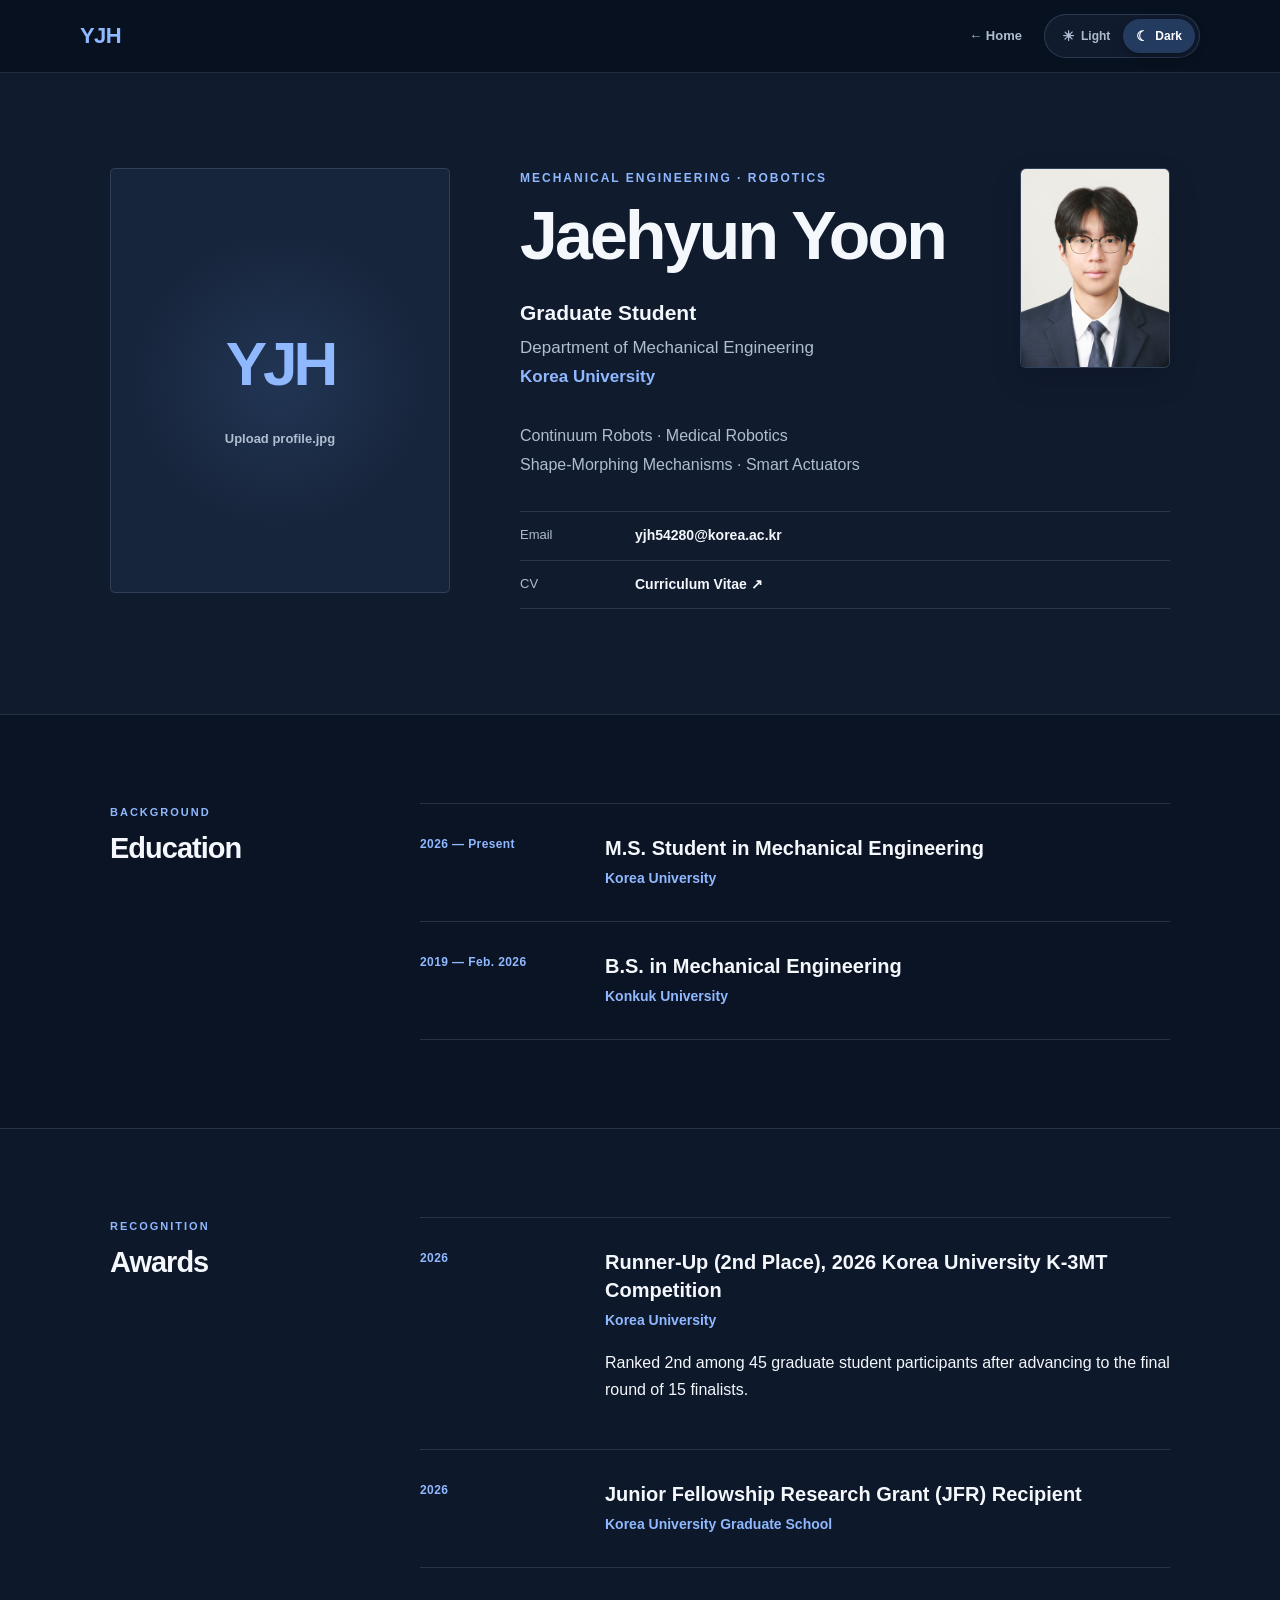
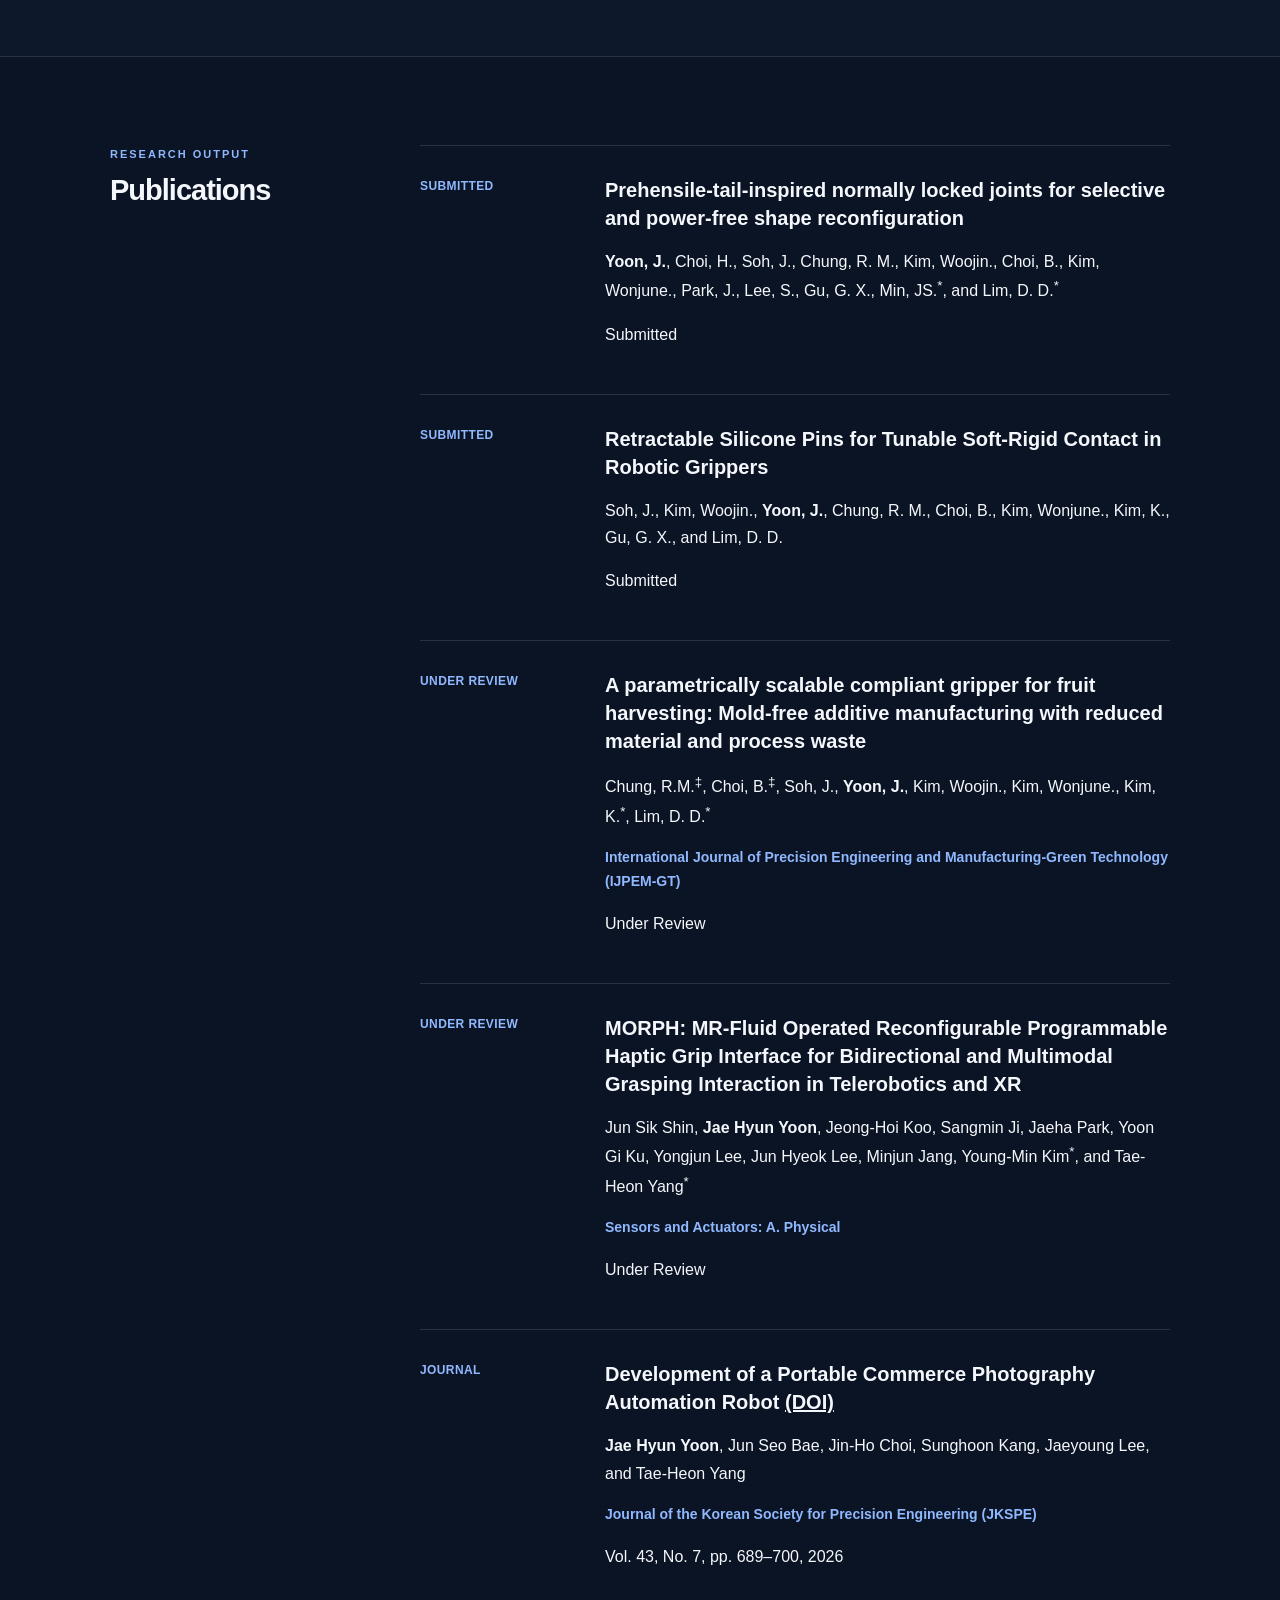
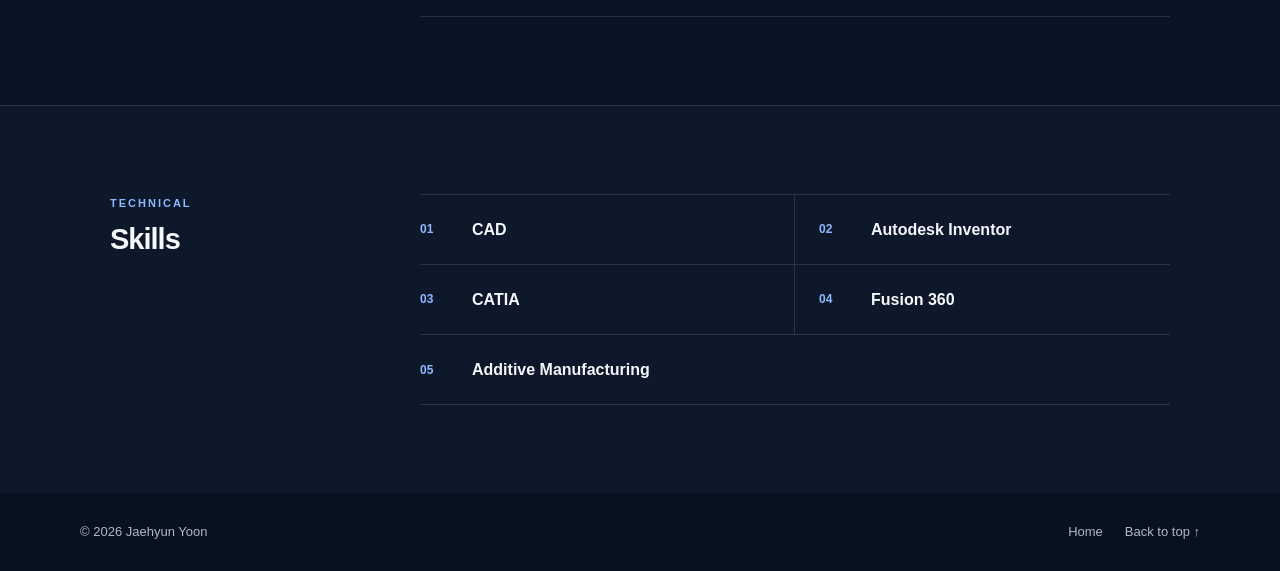
==== commit e7c1e2b1: "Use abbreviated authors for compliant gripper publication" ====
--- a/about.html
+++ b/about.html
@@ -672,7 +672,7 @@
   <div class="resume-date">UNDER REVIEW</div>
   <div class="resume-details">
     <h3>A parametrically scalable compliant gripper for fruit harvesting: Mold-free additive manufacturing with reduced material and process waste</h3>
-    <p class="publication-authors">Ryan M. Chung<sup>†</sup>, Beomjun Choi<sup>†</sup>, Jaejung Soh, <strong>Jaehyun Yoon</strong>, Woojin Kim, Wonjune Kim, Kitae Kim<sup>*</sup>, and Dahyun Daniel Lim<sup>*</sup></p>
+    <p class="publication-authors">Chung, R.M.<sup>‡</sup>, Choi, B.<sup>‡</sup>, Soh, J., <strong>Yoon, J.</strong>, Kim, Woojin., Kim, Wonjune., Kim, K.<sup>*</sup>, Lim, D. D.<sup>*</sup></p>
     <p class="resume-organization">International Journal of Precision Engineering and Manufacturing-Green Technology (IJPEM-GT)</p>
     <p>Under Review</p>
   </div>
